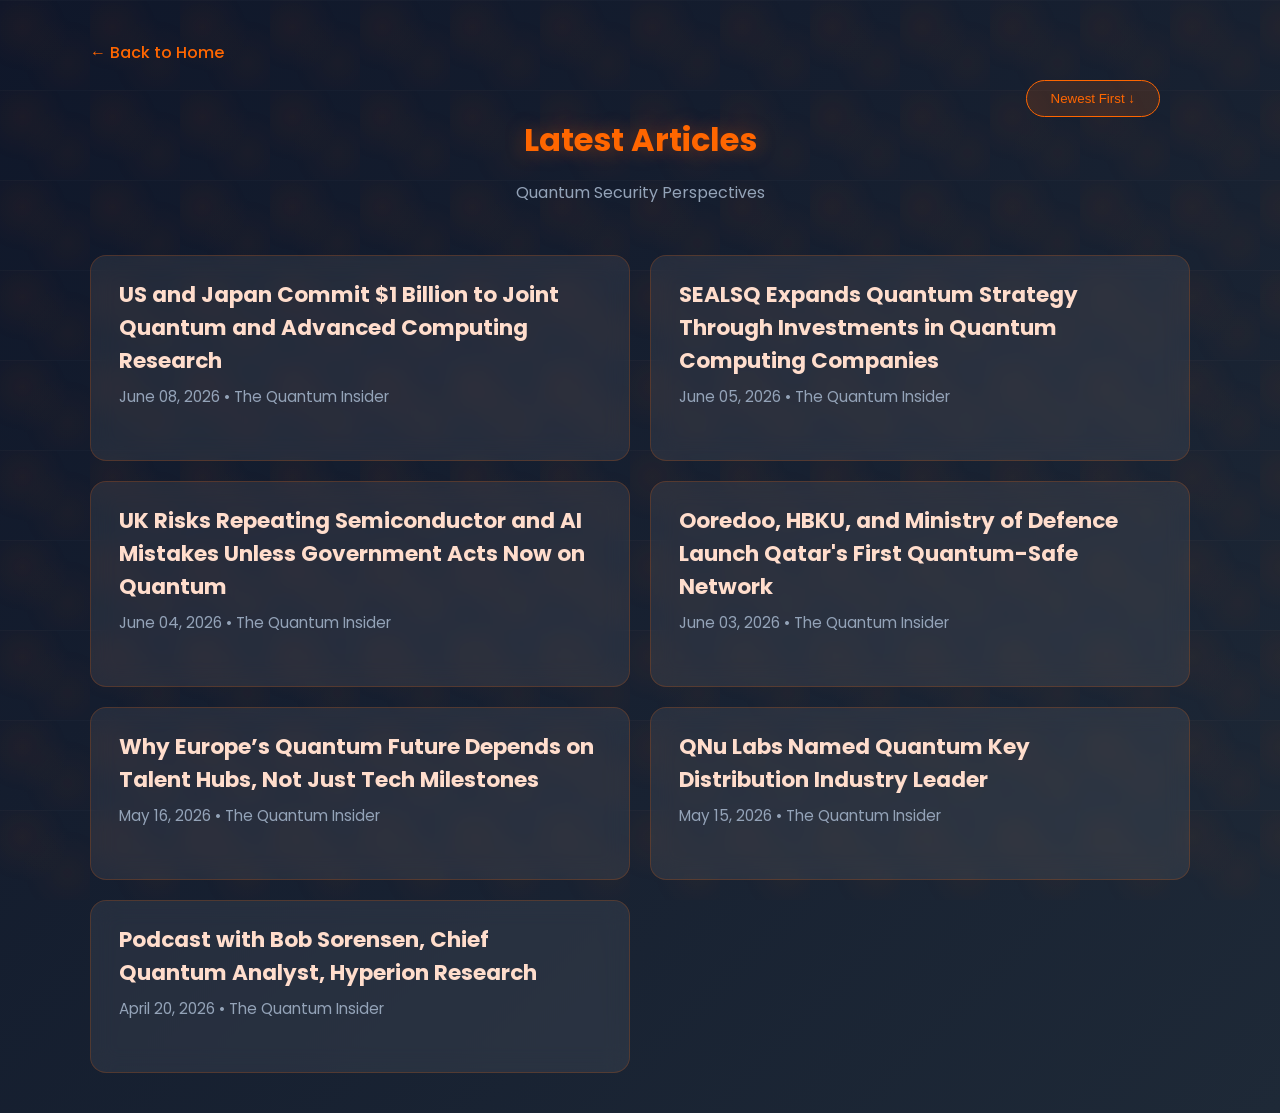
==== articles.html @ 09363612 "Update articles.html" ====
<!DOCTYPE html>
<html lang="en">
<head>
    <meta charset="UTF-8">
    <meta name="viewport" content="width=device-width, initial-scale=1.0">
    <title>Latest Articles - Qnulabs</title>
    <style>
        @import url('https://fonts.googleapis.com/css2?family=Poppins:wght@400;500;600;700&display=swap');
       
        body {
            font-family: 'Poppins', sans-serif;
            margin: 0;
            padding: 40px 20px;
            background: linear-gradient(135deg, #0f172a 0%, #1e2937 100%);
            color: #e2e8f0;
            min-height: 100vh;
            position: relative;
            overflow-x: hidden;
        }
        body::before {
            content: '';
            position: fixed;
            top: 0;
            left: 0;
            width: 100%;
            height: 100%;
            background:
                radial-gradient(circle at 25% 30%, rgba(255, 102, 0, 0.08) 0%, transparent 50%),
                radial-gradient(circle at 75% 70%, rgba(255, 102, 0, 0.06) 0%, transparent 50%),
                linear-gradient(rgba(255,255,255,0.03) 1px, transparent 1px);
            background-size: 90px 90px;
            pointer-events: none;
            z-index: -1;
            opacity: 0.65;
        }
        .container {
            max-width: 1100px;
            margin: 0 auto;
            position: relative;
        }
        h1 {
            color: #ff6600;
            text-align: center;
            margin-bottom: 10px;
            text-shadow: 0 0 20px rgba(255, 102, 0, 0.4);
        }
        .subtitle {
            text-align: center;
            color: #94a3b8;
            margin-bottom: 50px;
        }
        .back {
            color: #ff6600;
            text-decoration: none;
            font-weight: 500;
            display: inline-block;
            margin-bottom: 30px;
        }
        .back:hover { text-decoration: underline; }

        .sort-container {
            position: absolute;
            top: 40px;
            right: 30px;
            z-index: 10;
        }
        .sort-btn {
            background: rgba(255, 102, 0, 0.15);
            color: #ff6600;
            border: 1px solid #ff6600;
            padding: 10px 24px;
            border-radius: 50px;
            font-weight: 500;
            cursor: pointer;
            transition: all 0.3s;
        }
        .sort-btn:hover {
            background: #ff6600;
            color: white;
        }

        .article-list {
            display: grid !important;
            grid-template-columns: repeat(auto-fit, minmax(420px, 1fr)) !important;
            gap: 20px !important;
        }
        .article-item {
            background: rgba(255, 255, 255, 0.07);
            backdrop-filter: blur(12px);
            padding: 22px 28px;
            border-radius: 16px;
            border: 1px solid rgba(255, 102, 0, 0.2);
            transition: all 0.3s;
            cursor: pointer;
        }
        .article-item:hover {
            transform: translateY(-6px);
            background: rgba(255, 255, 255, 0.12);
            border-color: #ff6600;
            box-shadow: 0 10px 30px rgba(255, 102, 0, 0.25);
        }
        .article-item h2 {
            color: #ffddcc;
            margin: 0;
            font-size: 1.35rem;
        }
        .article-item .meta {
            color: #94a3b8;
            font-size: 0.95rem;
            margin-top: 8px;
        }

        .article-detail {
            display: none;
            background: rgba(255, 255, 255, 0.08);
            backdrop-filter: blur(12px);
            padding: 40px;
            border-radius: 16px;
            border: 1px solid rgba(255, 102, 0, 0.25);
        }
        .article-detail h2 {
            color: #ff6600;
            font-size: 2rem;
            margin-bottom: 20px;
        }
        .meta {
            color: #94a3b8;
            margin-bottom: 30px;
        }
        .section {
            margin-bottom: 40px;
        }
        .section h3 {
            color: #ff8533;
            margin-bottom: 18px;
            font-size: 1.4rem;
        }
        .summary, .perspective {
            line-height: 1.85;
            color: #cbd5e1;
        }
        .summary ol, .perspective ol {
            padding-left: 25px;
            margin: 15px 0;
        }
        .summary li, .perspective li {
            margin-bottom: 12px;
        }
        .btn {
            display: inline-block;
            padding: 14px 32px;
            background: #ff6600;
            color: white;
            text-decoration: none;
            border-radius: 50px;
            font-weight: 600;
            margin-top: 20px;
            transition: all 0.3s;
        }
        .btn:hover {
            background: #ff8533;
            transform: translateY(-3px);
        }
    </style>
</head>
<body>
    <div class="container">
        <a href="index.html" class="back">← Back to Home</a>
       
        <h1>Latest Articles</h1>
        <p class="subtitle">Quantum Security Perspectives</p>

        <div class="sort-container">
            <button id="sortBtn" class="sort-btn">Newest First ↓</button>
        </div>
       
        <div id="articleList" class="article-list"></div>
       
        <div id="articleDetail" class="article-detail">
            <a href="#" onclick="backToList()" class="back">← Back to Articles</a>
            <div id="detailContent"></div>
        </div>
    </div>

    <script>
        const articlesData = [
            {
                id: 1,
                title: "QNu Labs Named Quantum Key Distribution Industry Leader",
                date: "May 15, 2026",
                dateObj: new Date("2026-05-15"),
                source: "The Quantum Insider",
                summary: `The Quantum Insider article reports that QNu Labs has been recognized as a “Global Established Leader” in the 2026 MarketsandMarkets 360Quadrants Quantum Key Distribution (QKD) evaluation.
The evaluation reviewed more than 170 companies in the global quantum-safe cybersecurity ecosystem, with only 17 companies categorized as established leaders.
The recognition highlights the growing importance of Quantum Key Distribution as governments and enterprises prepare for future cyber threats posed by quantum computing.
QNu Labs was acknowledged for its end-to-end quantum-safe cybersecurity portfolio, including QKD, QRNG, PQC, and crypto-agile platforms designed for critical infrastructure protection.
The company focuses on securing sectors such as government, defence, telecom, BFSI, healthcare, and critical infrastructure with deployment-ready quantum communication solutions.
CEO Sunil Gupta emphasized that quantum-safe security is now a present-day necessity rather than a future concern.
The article also positions QNu Labs as a major player in India’s indigenous quantum cybersecurity ecosystem.`,
                perspective: `QNu Labs’ recognition validates India’s capability to build globally competitive quantum-safe cybersecurity technologies rather than depending entirely on imported solutions.
The article reinforces India’s need for sovereign quantum communication infrastructure, especially for defence, telecom, BFSI, and critical infrastructure sectors.
Our approach of combining QKD, PQC, QRNG, and crypto-agility into an integrated platform aligns with the global shift toward end-to-end quantum-safe ecosystems.
Global leadership in quantum security now depends equally on deployment readiness, scalability, interoperability, and ecosystem partnerships.
India can further strengthen its position by accelerating standards adoption, indigenous component manufacturing, public-private collaboration, and large-scale quantum network deployments.`,
                link: "https://thequantuminsider.com/2026/05/15/qnu-labs-global-quantum-key-distribution-leader/"
            },
            {
                id: 2,
                title: "Why Europe’s Quantum Future Depends on Talent Hubs, Not Just Tech Milestones",
                date: "May 16, 2026",
                dateObj: new Date("2026-05-16"),
                source: "The Quantum Insider",
                summary: `The article argues that Europe’s success in quantum computing will depend more on developing strong talent ecosystems than only achieving technical breakthroughs.
Quantum computing requires highly interdisciplinary collaboration involving physicists, engineers, software developers, cryogenic experts, and industry professionals.
The author highlights the importance of “talent hubs” — concentrated ecosystems where universities, startups, investors, governments, and corporations collaborate.
European cities such as Delft, Copenhagen, Paris, Munich, and Innsbruck are emerging as major quantum innovation clusters.
The next phase of quantum computing is primarily a systems-engineering challenge.
Europe is gaining momentum because of stronger startup ecosystems and collaboration between academia and industry.
Quantum technologies will scale successfully only if Europe invests early in education and workforce development.`,
                perspective: `The article strongly reflects India’s current opportunity: building quantum talent ecosystems will be as important as developing quantum technologies themselves.
QNu Labs’ collaborations with academia, government bodies, startups, and industry demonstrate the importance of creating interconnected innovation ecosystems.
India has strong foundational talent in engineering, cryptography, and software, but requires deeper specialization in quantum hardware, photonics, cryogenics, and systems engineering.
A key learning is that commercialization success in quantum technologies depends on multidisciplinary collaboration, workforce development, and practical deployment experience.
India can improve by creating dedicated quantum innovation clusters, increasing industry-led training programs, supporting startup incubation, and enabling faster transition from research to real-world deployment.`,
                link: "https://thequantuminsider.com/2026/05/16/guest-post-why-europes-quantum-future-depends-on-talent-hubs-not-just-tech-milestones/"
            },
            {
                id: 3,
                title: "Podcast with Bob Sorensen, Chief Quantum Analyst, Hyperion Research",
                date: "April 20, 2026",
                dateObj: new Date("2026-04-20"),
                source: "The Quantum Insider",
                summary: `The podcast focused on the growing convergence between quantum computing and high-performance computing (HPC), with Bob Sorensen explaining that HPC users are likely to become the earliest large-scale adopters of quantum technologies.
Sorensen emphasized a “problem-first” adoption strategy for HPC centers: organizations should first identify computational pain points, evaluate classical solutions and costs, and only then assess whether quantum computing can deliver measurable ROI.
He highlighted that successful quantum adoption will depend less on qubit metrics and more on solving real-world business problems such as reducing compute time, lowering queue delays, and improving scientific productivity.
The discussion explored cloud versus on-prem quantum deployment, with Sorensen noting that cloud provides access to cutting-edge systems quickly, while on-prem infrastructure can become more economical for organizations with stable and high utilization workloads.
Sorensen argued that quantum hardware will require modular upgrade paths and shorter refresh cycles compared to traditional HPC systems because quantum technology is evolving much faster than classical computing infrastructure.
A major theme was that HPC managers are primarily concerned about seamless integration rather than the quantum technology itself.`,
                perspective: `The podcast’s emphasis on “problem-first quantum adoption” strongly aligns with QNu Labs’ philosophy of building deployable quantum cybersecurity solutions rather than pursuing quantum technology purely for research prestige.
Bob Sorensen’s point that hybrid quantum-classical infrastructure will define early adoption is highly relevant to QNu Labs’ approach.
The discussion around “real-world utility over qubit counts” reflects QNu Labs’ practical deployment mindset.
The podcast highlighted the importance of sovereign quantum infrastructure, which is especially important for India.
Sorensen’s comments on scalability and modularity are directly relevant to QNu’s long-term roadmap.
The podcast’s focus on operational integration rather than isolated quantum hardware mirrors QNu Labs’ “platform approach.”
From an India perspective, the podcast reinforces that the global quantum race is no longer only about computing supremacy — it is equally about secure communications and cyber resilience.`,
                link: "https://thequantuminsider.com/2026/05/16/podcast-with-bob-sorensen-chief-quantum-analyst-hyperion-research/"
            },
            {
                id: 4,
                title: "US and Japan Commit $1 Billion to Joint Quantum and Advanced Computing Research",
                date: "June 08, 2026",
                dateObj: new Date("2026-06-08"),
                source: "The Quantum Insider",
                summary: `The US and Japan announced a $1 billion strategic partnership under President Trump’s Genesis Mission, with Japan as the first international partner.
Combined investment: $500 million from each country over five years (subject to appropriations) for joint research in quantum information science, fusion energy, advanced materials, biotechnology, AI-driven discovery, particle physics, and autonomous laboratory systems.
Involves 11 joint research teams combining 12 DOE National Laboratories, one DOE User Facility, and 12 leading Japanese institutions (e.g., RIKEN, University of Tokyo, NIMS, KEK, J-PARC).
Key focus: Developing next-generation autonomous laboratories using AI and robotics, advancing particle accelerator technologies, and leveraging high-performance computing (DOE systems + Japan’s Fugaku supercomputer) for AI-driven research.`,
                perspective: `The US-Japan initiative is a major boost for broad foundational R&D in quantum information science, AI-computing integration, and related frontier technologies through large-scale, multi-institutional collaboration.
We differentiate by focusing on practical, deployable quantum-safe cybersecurity and secure communication networks that deliver immediate protection against quantum threats like “Harvest Now, Decrypt Later” attacks.
India has already achieved one of the world’s longest operational quantum communication networks: 1,000 km of quantum-secured links on standard telecom fiber, completed well ahead of schedule under the National Quantum Mission.`,
                link: "https://thequantuminsider.com/2026/06/08/us-and-japan-commit-1-billion-to-joint-quantum-and-advanced-computing-research/"
            },
            {
                id: 5,
                title: "SEALSQ Expands Quantum Strategy Through Investments in Quantum Computing Companies",
                date: "June 05, 2026",
                dateObj: new Date("2026-06-05"),
                source: "The Quantum Insider",
                summary: `SEALSQ Corp (NASDAQ: LAES) announced an expansion of its quantum strategy through targeted investments and acquisitions in multiple quantum computing companies, while continuing to develop post-quantum semiconductor and security products.
The company is building a vertically integrated “Root-to-Qubit” platform that connects its post-quantum cryptography and secure silicon (Root of Trust) with emerging quantum computing capabilities.
SEALSQ is pursuing a multi-modality investment approach across various quantum hardware architectures to mitigate risk and gain diversified exposure.`,
                perspective: `The SEALSQ approach of investing across multiple quantum computing modalities to build a “Root-to-Qubit” stack reflects a growing industry trend of vertical integration between post-quantum security and quantum hardware.
We differentiate through deep specialization in practical, field-deployed quantum-safe communication networks using indigenous QKD technology, rather than broad financial investments in upstream quantum computing hardware.
India has already delivered one of the world’s longest operational quantum-secured networks (1,000 km on standard telecom fiber), achieved rapidly under the National Quantum Mission, demonstrating real-world readiness far ahead of schedule.`,
                link: "https://thequantuminsider.com/2026/06/05/sealsq-expands-quantum-strategy-through-investments-in-quantum-computing-companies/"
            },
            {
                id: 6,
                title: "UK Risks Repeating Semiconductor and AI Mistakes Unless Government Acts Now on Quantum",
                date: "June 04, 2026",
                dateObj: new Date("2026-06-04"),
                source: "The Quantum Insider",
                summary: `A cross-party UK Parliamentary Group (APPG on Quantum Technologies) released a white paper warning that the UK risks repeating past mistakes in semiconductors and AI by failing to convert early quantum leadership into long-term economic value.
The UK launched the world’s first National Quantum Technologies Programme in 2014 and has invested over £1 decade/billion in quantum computing, sensing, communications, and timing.`,
                perspective: `The UK report highlights a common challenge: strong foundational research and early investment do not automatically translate into commercial leadership without decisive action on deployment, scale-up, and policy coherence.
We differentiate through proven, rapid real-world deployment of quantum-safe technologies, having already built one of the world’s longest operational quantum communication networks (1,000 km on standard telecom fiber) well ahead of schedule under India’s National Quantum Mission.`,
                link: "https://thequantuminsider.com/2026/06/04/uk-risks-repeating-semiconductor-and-ai-mistakes-unless-government-acts-now-on-quantum-warns-cross-party-parliamentary-group/"
            },
            {
                id: 7,
                title: "Ooredoo, HBKU, and Ministry of Defence Launch Qatar's First Quantum-Safe Network",
                date: "June 03, 2026",
                dateObj: new Date("2026-06-03"),
                source: "The Quantum Insider",
                summary: `Ooredoo Qatar, in partnership with Hamad Bin Khalifa University (HBKU) and Qatar’s Ministry of Defence, has deployed Qatar’s first quantum-safe communications link using Quantum Key Distribution (QKD) technology.
The system was successfully integrated into Ooredoo’s operational telecommunications network and has generated and distributed encryption keys across multiple fiber-link distances using dark fiber infrastructure.`,
                perspective: `Qatar’s launch of its first QKD-based quantum-safe link mirrors the global trend of early adoption of quantum-secure communications for critical infrastructure.
We differentiate through large-scale, indigenous deployment capabilities, having already operationalized one of the world’s longest quantum communication networks at 1,000 km on standard telecom fiber.`,
                link: "https://thequantuminsider.com/2026/06/03/ooredoo-hbku-ministry-of-defence-launch-qatars-first-quantum-safe-network/"
            }
        ];

        let currentSort = 'newest';

        function renderArticleList() {
            let sorted = [...articlesData];
            if (currentSort === 'newest') {
                sorted.sort((a, b) => b.dateObj - a.dateObj);
            } else {
                sorted.sort((a, b) => a.dateObj - b.dateObj);
            }

            const listContainer = document.getElementById('articleList');
            listContainer.innerHTML = '';

            sorted.forEach(article => {
                const div = document.createElement('div');
                div.className = 'article-item';
                div.innerHTML = `
                    <h2>${article.title}</h2>
                    <p class="meta">${article.date} • ${article.source}</p>
                `;
                div.onclick = () => showArticle(article.id);
                listContainer.appendChild(div);
            });
        }

        function toggleSort() {
            currentSort = currentSort === 'newest' ? 'oldest' : 'newest';
            document.getElementById('sortBtn').textContent = currentSort === 'newest' ? 'Newest First ↓' : 'Oldest First ↑';
            renderArticleList();
        }

        function showArticle(id) {
            const article = articlesData.find(a => a.id === id);
            if (!article) return;

            const mapLinesToLi = (text) => text.trim().split('\n')
                .map(line => line.trim())
                .filter(line => line.length > 0)
                .map(line => `<li>${line}</li>`)
                .join('');
            
            const content = `
                <h2>${article.title}</h2>
                <p class="meta"><strong>Date:</strong> ${article.date} &nbsp;&nbsp; | &nbsp;&nbsp; <strong>Source:</strong> ${article.source}</p>
               
                <div class="section">
                    <h3>Summary</h3>
                    <div class="summary">
                        <ol>${mapLinesToLi(article.summary)}</ol>
                    </div>
                </div>
               
                <div class="section">
                    <h3>QNu Labs Perspective</h3>
                    <div class="perspective">
                        <ol>${mapLinesToLi(article.perspective)}</ol>
                    </div>
                </div>
               
                <a href="${article.link}" target="_blank" class="btn">Read Original Article →</a>
            `;
           
            document.getElementById('detailContent').innerHTML = content;
            document.getElementById('articleList').style.display = 'none';
            document.getElementById('articleDetail').style.display = 'block';
        }

        function backToList() {
            document.getElementById('articleList').style.display = 'block';
            document.getElementById('articleDetail').style.display = 'none';
        }

        document.getElementById('sortBtn').addEventListener('click', toggleSort);
        window.onload = renderArticleList;
    </script>
</body>
</html>
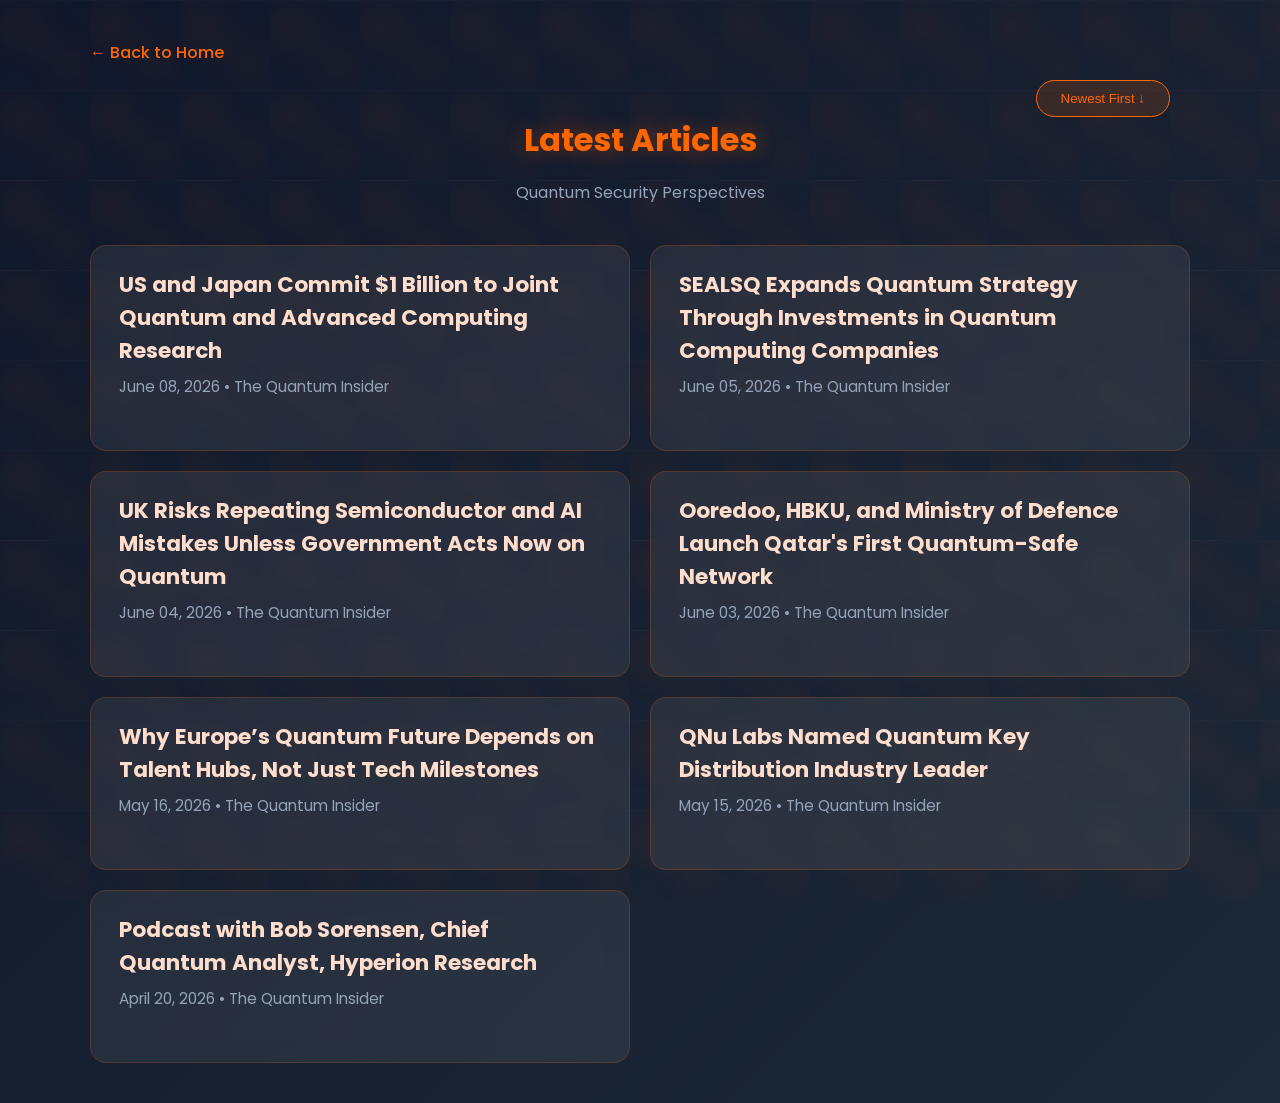
==== commit 7302eccd: "Update articles.html" ====
--- a/articles.html
+++ b/articles.html
@@ -47,7 +47,7 @@
         .subtitle {
             text-align: center;
             color: #94a3b8;
-            margin-bottom: 50px;
+            margin-bottom: 40px;
         }
         .back {
             color: #ff6600;
@@ -58,10 +58,11 @@
         }
         .back:hover { text-decoration: underline; }
 
+        /* Sort Button - Top Right */
         .sort-container {
             position: absolute;
             top: 40px;
-            right: 30px;
+            right: 20px;
             z-index: 10;
         }
         .sort-btn {
@@ -79,10 +80,11 @@
             color: white;
         }
 
+        /* Two Column Grid */
         .article-list {
-            display: grid !important;
-            grid-template-columns: repeat(auto-fit, minmax(420px, 1fr)) !important;
-            gap: 20px !important;
+            display: grid;
+            grid-template-columns: repeat(auto-fit, minmax(420px, 1fr));
+            gap: 20px;
         }
         .article-item {
             background: rgba(255, 255, 255, 0.07);
@@ -110,6 +112,7 @@
             margin-top: 8px;
         }
 
+        /* Detail View */
         .article-detail {
             display: none;
             background: rgba(255, 255, 255, 0.08);
@@ -175,7 +178,7 @@
         </div>
        
         <div id="articleList" class="article-list"></div>
-       
+        
         <div id="articleDetail" class="article-detail">
             <a href="#" onclick="backToList()" class="back">← Back to Articles</a>
             <div id="detailContent"></div>
@@ -190,18 +193,8 @@
                 date: "May 15, 2026",
                 dateObj: new Date("2026-05-15"),
                 source: "The Quantum Insider",
-                summary: `The Quantum Insider article reports that QNu Labs has been recognized as a “Global Established Leader” in the 2026 MarketsandMarkets 360Quadrants Quantum Key Distribution (QKD) evaluation.
-The evaluation reviewed more than 170 companies in the global quantum-safe cybersecurity ecosystem, with only 17 companies categorized as established leaders.
-The recognition highlights the growing importance of Quantum Key Distribution as governments and enterprises prepare for future cyber threats posed by quantum computing.
-QNu Labs was acknowledged for its end-to-end quantum-safe cybersecurity portfolio, including QKD, QRNG, PQC, and crypto-agile platforms designed for critical infrastructure protection.
-The company focuses on securing sectors such as government, defence, telecom, BFSI, healthcare, and critical infrastructure with deployment-ready quantum communication solutions.
-CEO Sunil Gupta emphasized that quantum-safe security is now a present-day necessity rather than a future concern.
-The article also positions QNu Labs as a major player in India’s indigenous quantum cybersecurity ecosystem.`,
-                perspective: `QNu Labs’ recognition validates India’s capability to build globally competitive quantum-safe cybersecurity technologies rather than depending entirely on imported solutions.
-The article reinforces India’s need for sovereign quantum communication infrastructure, especially for defence, telecom, BFSI, and critical infrastructure sectors.
-Our approach of combining QKD, PQC, QRNG, and crypto-agility into an integrated platform aligns with the global shift toward end-to-end quantum-safe ecosystems.
-Global leadership in quantum security now depends equally on deployment readiness, scalability, interoperability, and ecosystem partnerships.
-India can further strengthen its position by accelerating standards adoption, indigenous component manufacturing, public-private collaboration, and large-scale quantum network deployments.`,
+                summary: `The Quantum Insider article reports that QNu Labs has been recognized as a “Global Established Leader” in the 2026 MarketsandMarkets 360Quadrants Quantum Key Distribution (QKD) evaluation. The evaluation reviewed more than 170 companies in the global quantum-safe cybersecurity ecosystem, with only 17 companies categorized as established leaders. The recognition highlights the growing importance of Quantum Key Distribution as governments and enterprises prepare for future cyber threats posed by quantum computing. QNu Labs was acknowledged for its end-to-end quantum-safe cybersecurity portfolio, including QKD, QRNG, PQC, and crypto-agile platforms designed for critical infrastructure protection. The company focuses on securing sectors such as government, defence, telecom, BFSI, healthcare, and critical infrastructure with deployment-ready quantum communication solutions. CEO Sunil Gupta emphasized that quantum-safe security is now a present-day necessity rather than a future concern. The article also positions QNu Labs as a major player in India’s indigenous quantum cybersecurity ecosystem.`,
+                perspective: `QNu Labs’ recognition validates India’s capability to build globally competitive quantum-safe cybersecurity technologies rather than depending entirely on imported solutions. The article reinforces India’s need for sovereign quantum communication infrastructure, especially for defence, telecom, BFSI, and critical infrastructure sectors. Our approach of combining QKD, PQC, QRNG, and crypto-agility into an integrated platform aligns with the global shift toward end-to-end quantum-safe ecosystems. Global leadership in quantum security now depends equally on deployment readiness, scalability, interoperability, and ecosystem partnerships. India can further strengthen its position by accelerating standards adoption, indigenous component manufacturing, public-private collaboration, and large-scale quantum network deployments.`,
                 link: "https://thequantuminsider.com/2026/05/15/qnu-labs-global-quantum-key-distribution-leader/"
             },
             {
@@ -210,18 +203,8 @@
                 date: "May 16, 2026",
                 dateObj: new Date("2026-05-16"),
                 source: "The Quantum Insider",
-                summary: `The article argues that Europe’s success in quantum computing will depend more on developing strong talent ecosystems than only achieving technical breakthroughs.
-Quantum computing requires highly interdisciplinary collaboration involving physicists, engineers, software developers, cryogenic experts, and industry professionals.
-The author highlights the importance of “talent hubs” — concentrated ecosystems where universities, startups, investors, governments, and corporations collaborate.
-European cities such as Delft, Copenhagen, Paris, Munich, and Innsbruck are emerging as major quantum innovation clusters.
-The next phase of quantum computing is primarily a systems-engineering challenge.
-Europe is gaining momentum because of stronger startup ecosystems and collaboration between academia and industry.
-Quantum technologies will scale successfully only if Europe invests early in education and workforce development.`,
-                perspective: `The article strongly reflects India’s current opportunity: building quantum talent ecosystems will be as important as developing quantum technologies themselves.
-QNu Labs’ collaborations with academia, government bodies, startups, and industry demonstrate the importance of creating interconnected innovation ecosystems.
-India has strong foundational talent in engineering, cryptography, and software, but requires deeper specialization in quantum hardware, photonics, cryogenics, and systems engineering.
-A key learning is that commercialization success in quantum technologies depends on multidisciplinary collaboration, workforce development, and practical deployment experience.
-India can improve by creating dedicated quantum innovation clusters, increasing industry-led training programs, supporting startup incubation, and enabling faster transition from research to real-world deployment.`,
+                summary: `The article argues that Europe’s success in quantum computing will depend more on developing strong talent ecosystems than only achieving technical breakthroughs. Quantum computing requires highly interdisciplinary collaboration involving physicists, engineers, software developers, cryogenic experts, and industry professionals. The author highlights the importance of “talent hubs” — concentrated ecosystems where universities, startups, investors, governments, and corporations collaborate. European cities such as Delft, Copenhagen, Paris, Munich, and Innsbruck are emerging as major quantum innovation clusters. The next phase of quantum computing is primarily a systems-engineering challenge. Europe is gaining momentum because of stronger startup ecosystems and collaboration between academia and industry. Quantum technologies will scale successfully only if Europe invests early in education and workforce development.`,
+                perspective: `The article strongly reflects India’s current opportunity: building quantum talent ecosystems will be as important as developing quantum technologies themselves. QNu Labs’ collaborations with academia, government bodies, startups, and industry demonstrate the importance of creating interconnected innovation ecosystems. India has strong foundational talent in engineering, cryptography, and software, but requires deeper specialization in quantum hardware, photonics, cryogenics, and systems engineering. A key learning is that commercialization success in quantum technologies depends on multidisciplinary collaboration, workforce development, and practical deployment experience. India can improve by creating dedicated quantum innovation clusters, increasing industry-led training programs, supporting startup incubation, and enabling faster transition from research to real-world deployment.`,
                 link: "https://thequantuminsider.com/2026/05/16/guest-post-why-europes-quantum-future-depends-on-talent-hubs-not-just-tech-milestones/"
             },
             {
@@ -230,19 +213,8 @@
                 date: "April 20, 2026",
                 dateObj: new Date("2026-04-20"),
                 source: "The Quantum Insider",
-                summary: `The podcast focused on the growing convergence between quantum computing and high-performance computing (HPC), with Bob Sorensen explaining that HPC users are likely to become the earliest large-scale adopters of quantum technologies.
-Sorensen emphasized a “problem-first” adoption strategy for HPC centers: organizations should first identify computational pain points, evaluate classical solutions and costs, and only then assess whether quantum computing can deliver measurable ROI.
-He highlighted that successful quantum adoption will depend less on qubit metrics and more on solving real-world business problems such as reducing compute time, lowering queue delays, and improving scientific productivity.
-The discussion explored cloud versus on-prem quantum deployment, with Sorensen noting that cloud provides access to cutting-edge systems quickly, while on-prem infrastructure can become more economical for organizations with stable and high utilization workloads.
-Sorensen argued that quantum hardware will require modular upgrade paths and shorter refresh cycles compared to traditional HPC systems because quantum technology is evolving much faster than classical computing infrastructure.
-A major theme was that HPC managers are primarily concerned about seamless integration rather than the quantum technology itself.`,
-                perspective: `The podcast’s emphasis on “problem-first quantum adoption” strongly aligns with QNu Labs’ philosophy of building deployable quantum cybersecurity solutions rather than pursuing quantum technology purely for research prestige.
-Bob Sorensen’s point that hybrid quantum-classical infrastructure will define early adoption is highly relevant to QNu Labs’ approach.
-The discussion around “real-world utility over qubit counts” reflects QNu Labs’ practical deployment mindset.
-The podcast highlighted the importance of sovereign quantum infrastructure, which is especially important for India.
-Sorensen’s comments on scalability and modularity are directly relevant to QNu’s long-term roadmap.
-The podcast’s focus on operational integration rather than isolated quantum hardware mirrors QNu Labs’ “platform approach.”
-From an India perspective, the podcast reinforces that the global quantum race is no longer only about computing supremacy — it is equally about secure communications and cyber resilience.`,
+                summary: `The podcast focused on the growing convergence between quantum computing and high-performance computing (HPC), with Bob Sorensen explaining that HPC users are likely to become the earliest large-scale adopters of quantum technologies. Sorensen emphasized a “problem-first” adoption strategy for HPC centers: organizations should first identify computational pain points, evaluate classical solutions and costs, and only then assess whether quantum computing can deliver measurable ROI. He highlighted that successful quantum adoption will depend less on qubit metrics and more on solving real-world business problems such as reducing compute time, lowering queue delays, and improving scientific productivity. The discussion explored cloud versus on-prem quantum deployment, with Sorensen noting that cloud provides access to cutting-edge systems quickly, while on-prem infrastructure can become more economical for organizations with stable and high utilization workloads. Sorensen argued that quantum hardware will require modular upgrade paths and shorter refresh cycles compared to traditional HPC systems because quantum technology is evolving much faster than classical computing infrastructure. A major theme was that HPC managers are primarily concerned about seamless integration rather than the quantum technology itself.`,
+                perspective: `The podcast’s emphasis on “problem-first quantum adoption” strongly aligns with QNu Labs’ philosophy of building deployable quantum cybersecurity solutions rather than pursuing quantum technology purely for research prestige. Bob Sorensen’s point that hybrid quantum-classical infrastructure will define early adoption is highly relevant to QNu Labs’ approach. The discussion around “real-world utility over qubit counts” reflects QNu Labs’ practical deployment mindset. The podcast highlighted the importance of sovereign quantum infrastructure, which is especially important for India. Sorensen’s comments on scalability and modularity are directly relevant to QNu’s long-term roadmap. The podcast’s focus on operational integration rather than isolated quantum hardware mirrors QNu Labs’ “platform approach.” From an India perspective, the podcast reinforces that the global quantum race is no longer only about computing supremacy — it is equally about secure communications and cyber resilience.`,
                 link: "https://thequantuminsider.com/2026/05/16/podcast-with-bob-sorensen-chief-quantum-analyst-hyperion-research/"
             },
             {
@@ -251,13 +223,8 @@
                 date: "June 08, 2026",
                 dateObj: new Date("2026-06-08"),
                 source: "The Quantum Insider",
-                summary: `The US and Japan announced a $1 billion strategic partnership under President Trump’s Genesis Mission, with Japan as the first international partner.
-Combined investment: $500 million from each country over five years (subject to appropriations) for joint research in quantum information science, fusion energy, advanced materials, biotechnology, AI-driven discovery, particle physics, and autonomous laboratory systems.
-Involves 11 joint research teams combining 12 DOE National Laboratories, one DOE User Facility, and 12 leading Japanese institutions (e.g., RIKEN, University of Tokyo, NIMS, KEK, J-PARC).
-Key focus: Developing next-generation autonomous laboratories using AI and robotics, advancing particle accelerator technologies, and leveraging high-performance computing (DOE systems + Japan’s Fugaku supercomputer) for AI-driven research.`,
-                perspective: `The US-Japan initiative is a major boost for broad foundational R&D in quantum information science, AI-computing integration, and related frontier technologies through large-scale, multi-institutional collaboration.
-We differentiate by focusing on practical, deployable quantum-safe cybersecurity and secure communication networks that deliver immediate protection against quantum threats like “Harvest Now, Decrypt Later” attacks.
-India has already achieved one of the world’s longest operational quantum communication networks: 1,000 km of quantum-secured links on standard telecom fiber, completed well ahead of schedule under the National Quantum Mission.`,
+                summary: `The US and Japan announced a $1 billion strategic partnership under President Trump’s Genesis Mission, with Japan as the first international partner. Combined investment: $500 million from each country over five years (subject to appropriations) for joint research in quantum information science, fusion energy, advanced materials, biotechnology, AI-driven discovery, particle physics, and autonomous laboratory systems. Involves 11 joint research teams combining 12 DOE National Laboratories, one DOE User Facility, and 12 leading Japanese institutions (e.g., RIKEN, University of Tokyo, NIMS, KEK, J-PARC). Key focus: Developing next-generation autonomous laboratories using AI and robotics, advancing particle accelerator technologies, and leveraging high-performance computing (DOE systems + Japan’s Fugaku supercomputer) for AI-driven research.`,
+                perspective: `The US-Japan initiative is a major boost for broad foundational R&D in quantum information science, AI-computing integration, and related frontier technologies through large-scale, multi-institutional collaboration. We differentiate by focusing on practical, deployable quantum-safe cybersecurity and secure communication networks that deliver immediate protection against quantum threats like “Harvest Now, Decrypt Later” attacks. India has already achieved one of the world’s longest operational quantum communication networks: 1,000 km of quantum-secured links on standard telecom fiber, completed well ahead of schedule under the National Quantum Mission.`,
                 link: "https://thequantuminsider.com/2026/06/08/us-and-japan-commit-1-billion-to-joint-quantum-and-advanced-computing-research/"
             },
             {
@@ -266,12 +233,8 @@
                 date: "June 05, 2026",
                 dateObj: new Date("2026-06-05"),
                 source: "The Quantum Insider",
-                summary: `SEALSQ Corp (NASDAQ: LAES) announced an expansion of its quantum strategy through targeted investments and acquisitions in multiple quantum computing companies, while continuing to develop post-quantum semiconductor and security products.
-The company is building a vertically integrated “Root-to-Qubit” platform that connects its post-quantum cryptography and secure silicon (Root of Trust) with emerging quantum computing capabilities.
-SEALSQ is pursuing a multi-modality investment approach across various quantum hardware architectures to mitigate risk and gain diversified exposure.`,
-                perspective: `The SEALSQ approach of investing across multiple quantum computing modalities to build a “Root-to-Qubit” stack reflects a growing industry trend of vertical integration between post-quantum security and quantum hardware.
-We differentiate through deep specialization in practical, field-deployed quantum-safe communication networks using indigenous QKD technology, rather than broad financial investments in upstream quantum computing hardware.
-India has already delivered one of the world’s longest operational quantum-secured networks (1,000 km on standard telecom fiber), achieved rapidly under the National Quantum Mission, demonstrating real-world readiness far ahead of schedule.`,
+                summary: `SEALSQ Corp (NASDAQ: LAES) announced an expansion of its quantum strategy through targeted investments and acquisitions in multiple quantum computing companies, while continuing to develop post-quantum semiconductor and security products. The company is building a vertically integrated “Root-to-Qubit” platform that connects its post-quantum cryptography and secure silicon (Root of Trust) with emerging quantum computing capabilities. SEALSQ is pursuing a multi-modality investment approach across various quantum hardware architectures to mitigate risk and gain diversified exposure.`,
+                perspective: `The SEALSQ approach of investing across multiple quantum computing modalities to build a “Root-to-Qubit” stack reflects a growing industry trend of vertical integration between post-quantum security and quantum hardware. We differentiate through deep specialization in practical, field-deployed quantum-safe communication networks using indigenous QKD technology, rather than broad financial investments in upstream quantum computing hardware. India has already delivered one of the world’s longest operational quantum-secured networks (1,000 km on standard telecom fiber), achieved rapidly under the National Quantum Mission, demonstrating real-world readiness far ahead of schedule.`,
                 link: "https://thequantuminsider.com/2026/06/05/sealsq-expands-quantum-strategy-through-investments-in-quantum-computing-companies/"
             },
             {
@@ -280,10 +243,8 @@
                 date: "June 04, 2026",
                 dateObj: new Date("2026-06-04"),
                 source: "The Quantum Insider",
-                summary: `A cross-party UK Parliamentary Group (APPG on Quantum Technologies) released a white paper warning that the UK risks repeating past mistakes in semiconductors and AI by failing to convert early quantum leadership into long-term economic value.
-The UK launched the world’s first National Quantum Technologies Programme in 2014 and has invested over £1 decade/billion in quantum computing, sensing, communications, and timing.`,
-                perspective: `The UK report highlights a common challenge: strong foundational research and early investment do not automatically translate into commercial leadership without decisive action on deployment, scale-up, and policy coherence.
-We differentiate through proven, rapid real-world deployment of quantum-safe technologies, having already built one of the world’s longest operational quantum communication networks (1,000 km on standard telecom fiber) well ahead of schedule under India’s National Quantum Mission.`,
+                summary: `A cross-party UK Parliamentary Group (APPG on Quantum Technologies) released a white paper warning that the UK risks repeating past mistakes in semiconductors and AI by failing to convert early quantum leadership into long-term economic value. The UK launched the world’s first National Quantum Technologies Programme in 2014 and has invested over £1 billion in quantum computing, sensing, communications, and timing.`,
+                perspective: `The UK report highlights a common challenge: strong foundational research and early investment do not automatically translate into commercial leadership without decisive action on deployment, scale-up, and policy coherence. We differentiate through proven, rapid real-world deployment of quantum-safe technologies, having already built one of the world’s longest operational quantum communication networks (1,000 km on standard telecom fiber) well ahead of schedule under India’s National Quantum Mission.`,
                 link: "https://thequantuminsider.com/2026/06/04/uk-risks-repeating-semiconductor-and-ai-mistakes-unless-government-acts-now-on-quantum-warns-cross-party-parliamentary-group/"
             },
             {
@@ -292,10 +253,8 @@
                 date: "June 03, 2026",
                 dateObj: new Date("2026-06-03"),
                 source: "The Quantum Insider",
-                summary: `Ooredoo Qatar, in partnership with Hamad Bin Khalifa University (HBKU) and Qatar’s Ministry of Defence, has deployed Qatar’s first quantum-safe communications link using Quantum Key Distribution (QKD) technology.
-The system was successfully integrated into Ooredoo’s operational telecommunications network and has generated and distributed encryption keys across multiple fiber-link distances using dark fiber infrastructure.`,
-                perspective: `Qatar’s launch of its first QKD-based quantum-safe link mirrors the global trend of early adoption of quantum-secure communications for critical infrastructure.
-We differentiate through large-scale, indigenous deployment capabilities, having already operationalized one of the world’s longest quantum communication networks at 1,000 km on standard telecom fiber.`,
+                summary: `Ooredoo Qatar, in partnership with Hamad Bin Khalifa University (HBKU) and Qatar’s Ministry of Defence, has deployed Qatar’s first quantum-safe communications link using Quantum Key Distribution (QKD) technology. The system was successfully integrated into Ooredoo’s operational telecommunications network and has generated and distributed encryption keys across multiple fiber-link distances using dark fiber infrastructure.`,
+                perspective: `Qatar’s launch of its first QKD-based quantum-safe link mirrors the global trend of early adoption of quantum-secure communications for critical infrastructure. We differentiate through large-scale, indigenous deployment capabilities, having already operationalized one of the world’s longest quantum communication networks at 1,000 km on standard telecom fiber.`,
                 link: "https://thequantuminsider.com/2026/06/03/ooredoo-hbku-ministry-of-defence-launch-qatars-first-quantum-safe-network/"
             }
         ];
@@ -372,6 +331,7 @@
             document.getElementById('articleDetail').style.display = 'none';
         }
 
+        // Initialize
         document.getElementById('sortBtn').addEventListener('click', toggleSort);
         window.onload = renderArticleList;
     </script>
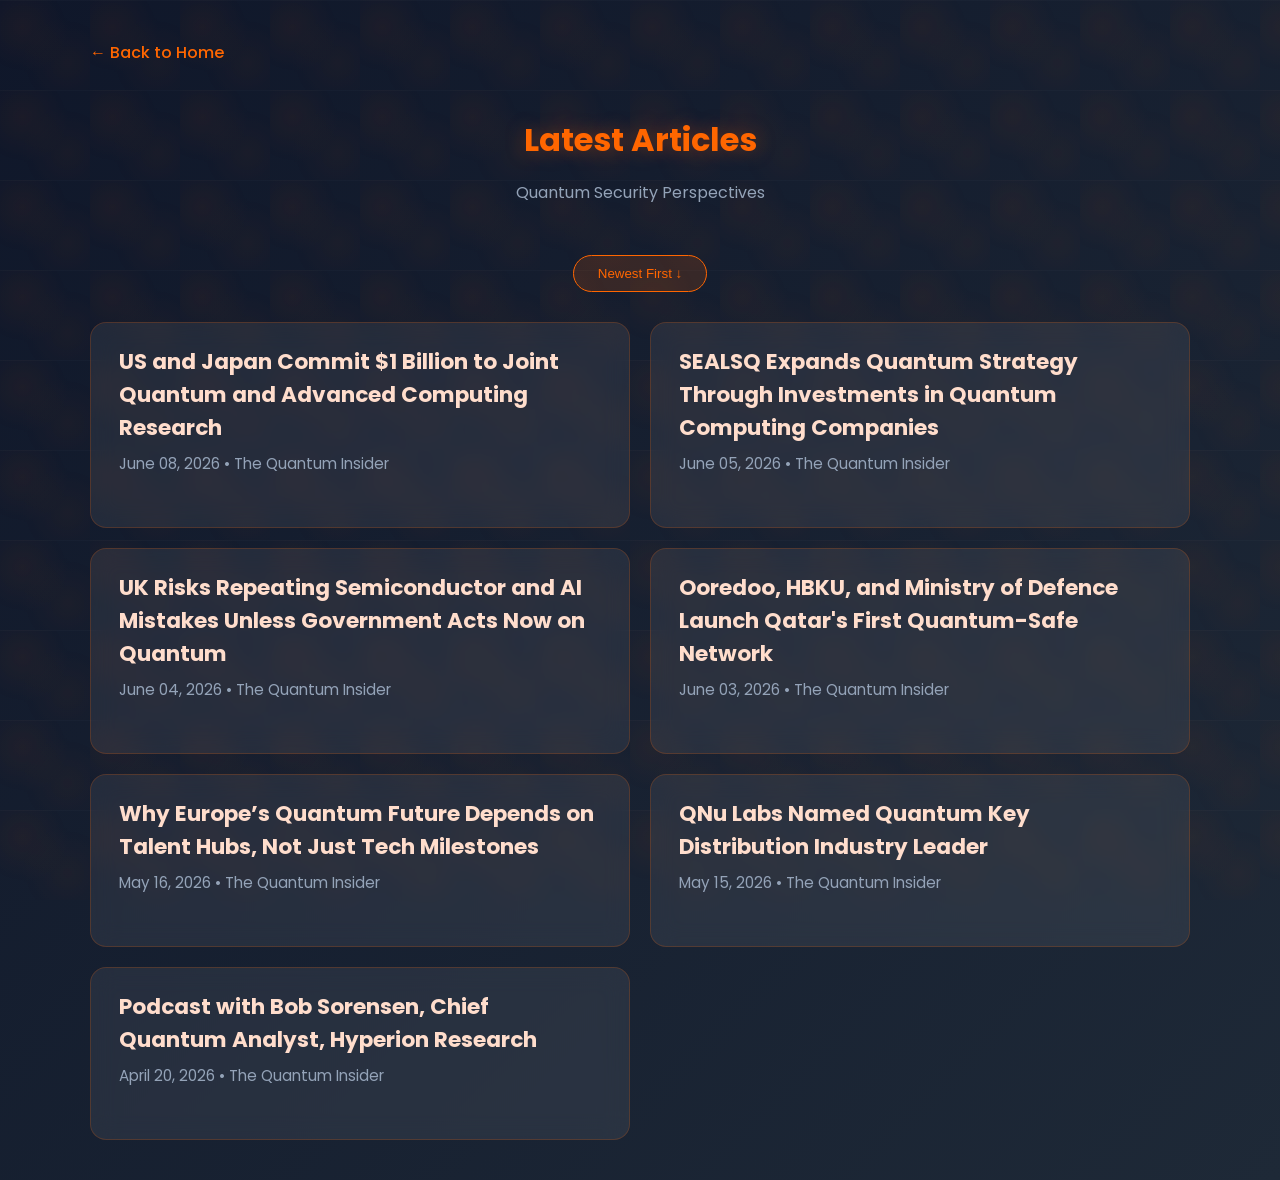
==== commit d9d4bfd1: "Update articles.html" ====
--- a/articles.html
+++ b/articles.html
@@ -47,7 +47,7 @@
         .subtitle {
             text-align: center;
             color: #94a3b8;
-            margin-bottom: 40px;
+            margin-bottom: 50px;
         }
         .back {
             color: #ff6600;
@@ -58,12 +58,9 @@
         }
         .back:hover { text-decoration: underline; }
 
-        /* Sort Button - Top Right */
         .sort-container {
-            position: absolute;
-            top: 40px;
-            right: 20px;
-            z-index: 10;
+            text-align: center;
+            margin-bottom: 30px;
         }
         .sort-btn {
             background: rgba(255, 102, 0, 0.15);
@@ -80,7 +77,6 @@
             color: white;
         }
 
-        /* Two Column Grid */
         .article-list {
             display: grid;
             grid-template-columns: repeat(auto-fit, minmax(420px, 1fr));
@@ -112,7 +108,6 @@
             margin-top: 8px;
         }
 
-        /* Detail View */
         .article-detail {
             display: none;
             background: rgba(255, 255, 255, 0.08);
@@ -193,8 +188,22 @@
                 date: "May 15, 2026",
                 dateObj: new Date("2026-05-15"),
                 source: "The Quantum Insider",
-                summary: `The Quantum Insider article reports that QNu Labs has been recognized as a “Global Established Leader” in the 2026 MarketsandMarkets 360Quadrants Quantum Key Distribution (QKD) evaluation. The evaluation reviewed more than 170 companies in the global quantum-safe cybersecurity ecosystem, with only 17 companies categorized as established leaders. The recognition highlights the growing importance of Quantum Key Distribution as governments and enterprises prepare for future cyber threats posed by quantum computing. QNu Labs was acknowledged for its end-to-end quantum-safe cybersecurity portfolio, including QKD, QRNG, PQC, and crypto-agile platforms designed for critical infrastructure protection. The company focuses on securing sectors such as government, defence, telecom, BFSI, healthcare, and critical infrastructure with deployment-ready quantum communication solutions. CEO Sunil Gupta emphasized that quantum-safe security is now a present-day necessity rather than a future concern. The article also positions QNu Labs as a major player in India’s indigenous quantum cybersecurity ecosystem.`,
-                perspective: `QNu Labs’ recognition validates India’s capability to build globally competitive quantum-safe cybersecurity technologies rather than depending entirely on imported solutions. The article reinforces India’s need for sovereign quantum communication infrastructure, especially for defence, telecom, BFSI, and critical infrastructure sectors. Our approach of combining QKD, PQC, QRNG, and crypto-agility into an integrated platform aligns with the global shift toward end-to-end quantum-safe ecosystems. Global leadership in quantum security now depends equally on deployment readiness, scalability, interoperability, and ecosystem partnerships. India can further strengthen its position by accelerating standards adoption, indigenous component manufacturing, public-private collaboration, and large-scale quantum network deployments.`,
+                summary: `
+                    The Quantum Insider article reports that QNu Labs has been recognized as a “Global Established Leader” in the 2026 MarketsandMarkets 360Quadrants Quantum Key Distribution (QKD) evaluation.
+                    The evaluation reviewed more than 170 companies in the global quantum-safe cybersecurity ecosystem, with only 17 companies categorized as established leaders.
+                    The recognition highlights the growing importance of Quantum Key Distribution as governments and enterprises prepare for future cyber threats posed by quantum computing.
+                    QNu Labs was acknowledged for its end-to-end quantum-safe cybersecurity portfolio, including QKD, QRNG, PQC, and crypto-agile platforms designed for critical infrastructure protection.
+                    The company focuses on securing sectors such as government, defence, telecom, BFSI, healthcare, and critical infrastructure with deployment-ready quantum communication solutions.
+                    CEO Sunil Gupta emphasized that quantum-safe security is now a present-day necessity rather than a future concern.
+                    The article also positions QNu Labs as a major player in India’s indigenous quantum cybersecurity ecosystem.
+                `,
+                perspective: `
+                    QNu Labs’ recognition validates India’s capability to build globally competitive quantum-safe cybersecurity technologies rather than depending entirely on imported solutions.
+                    The article reinforces India’s need for sovereign quantum communication infrastructure, especially for defence, telecom, BFSI, and critical infrastructure sectors.
+                    Our approach of combining QKD, PQC, QRNG, and crypto-agility into an integrated platform aligns with the global shift toward end-to-end quantum-safe ecosystems.
+                    Global leadership in quantum security now depends equally on deployment readiness, scalability, interoperability, and ecosystem partnerships.
+                    India can further strengthen its position by accelerating standards adoption, indigenous component manufacturing, public-private collaboration, and large-scale quantum network deployments.
+                `,
                 link: "https://thequantuminsider.com/2026/05/15/qnu-labs-global-quantum-key-distribution-leader/"
             },
             {
@@ -203,8 +212,22 @@
                 date: "May 16, 2026",
                 dateObj: new Date("2026-05-16"),
                 source: "The Quantum Insider",
-                summary: `The article argues that Europe’s success in quantum computing will depend more on developing strong talent ecosystems than only achieving technical breakthroughs. Quantum computing requires highly interdisciplinary collaboration involving physicists, engineers, software developers, cryogenic experts, and industry professionals. The author highlights the importance of “talent hubs” — concentrated ecosystems where universities, startups, investors, governments, and corporations collaborate. European cities such as Delft, Copenhagen, Paris, Munich, and Innsbruck are emerging as major quantum innovation clusters. The next phase of quantum computing is primarily a systems-engineering challenge. Europe is gaining momentum because of stronger startup ecosystems and collaboration between academia and industry. Quantum technologies will scale successfully only if Europe invests early in education and workforce development.`,
-                perspective: `The article strongly reflects India’s current opportunity: building quantum talent ecosystems will be as important as developing quantum technologies themselves. QNu Labs’ collaborations with academia, government bodies, startups, and industry demonstrate the importance of creating interconnected innovation ecosystems. India has strong foundational talent in engineering, cryptography, and software, but requires deeper specialization in quantum hardware, photonics, cryogenics, and systems engineering. A key learning is that commercialization success in quantum technologies depends on multidisciplinary collaboration, workforce development, and practical deployment experience. India can improve by creating dedicated quantum innovation clusters, increasing industry-led training programs, supporting startup incubation, and enabling faster transition from research to real-world deployment.`,
+                summary: `
+                    The article argues that Europe’s success in quantum computing will depend more on developing strong talent ecosystems than only achieving technical breakthroughs.
+                    Quantum computing requires highly interdisciplinary collaboration involving physicists, engineers, software developers, cryogenic experts, and industry professionals.
+                    The author highlights the importance of “talent hubs” — concentrated ecosystems where universities, startups, investors, governments, and corporations collaborate.
+                    European cities such as Delft, Copenhagen, Paris, Munich, and Innsbruck are emerging as major quantum innovation clusters.
+                    The next phase of quantum computing is primarily a systems-engineering challenge.
+                    Europe is gaining momentum because of stronger startup ecosystems and collaboration between academia and industry.
+                    Quantum technologies will scale successfully only if Europe invests early in education and workforce development.
+                `,
+                perspective: `
+                    The article strongly reflects India’s current opportunity: building quantum talent ecosystems will be as important as developing quantum technologies themselves.
+                    QNu Labs’ collaborations with academia, government bodies, startups, and industry demonstrate the importance of creating interconnected innovation ecosystems.
+                    India has strong foundational talent in engineering, cryptography, and software, but requires deeper specialization in quantum hardware, photonics, cryogenics, and systems engineering.
+                    A key learning is that commercialization success in quantum technologies depends on multidisciplinary collaboration, workforce development, and practical deployment experience.
+                    India can improve by creating dedicated quantum innovation clusters, increasing industry-led training programs, supporting startup incubation, and enabling faster transition from research to real-world deployment.
+                `,
                 link: "https://thequantuminsider.com/2026/05/16/guest-post-why-europes-quantum-future-depends-on-talent-hubs-not-just-tech-milestones/"
             },
             {
@@ -213,8 +236,24 @@
                 date: "April 20, 2026",
                 dateObj: new Date("2026-04-20"),
                 source: "The Quantum Insider",
-                summary: `The podcast focused on the growing convergence between quantum computing and high-performance computing (HPC), with Bob Sorensen explaining that HPC users are likely to become the earliest large-scale adopters of quantum technologies. Sorensen emphasized a “problem-first” adoption strategy for HPC centers: organizations should first identify computational pain points, evaluate classical solutions and costs, and only then assess whether quantum computing can deliver measurable ROI. He highlighted that successful quantum adoption will depend less on qubit metrics and more on solving real-world business problems such as reducing compute time, lowering queue delays, and improving scientific productivity. The discussion explored cloud versus on-prem quantum deployment, with Sorensen noting that cloud provides access to cutting-edge systems quickly, while on-prem infrastructure can become more economical for organizations with stable and high utilization workloads. Sorensen argued that quantum hardware will require modular upgrade paths and shorter refresh cycles compared to traditional HPC systems because quantum technology is evolving much faster than classical computing infrastructure. A major theme was that HPC managers are primarily concerned about seamless integration rather than the quantum technology itself.`,
-                perspective: `The podcast’s emphasis on “problem-first quantum adoption” strongly aligns with QNu Labs’ philosophy of building deployable quantum cybersecurity solutions rather than pursuing quantum technology purely for research prestige. Bob Sorensen’s point that hybrid quantum-classical infrastructure will define early adoption is highly relevant to QNu Labs’ approach. The discussion around “real-world utility over qubit counts” reflects QNu Labs’ practical deployment mindset. The podcast highlighted the importance of sovereign quantum infrastructure, which is especially important for India. Sorensen’s comments on scalability and modularity are directly relevant to QNu’s long-term roadmap. The podcast’s focus on operational integration rather than isolated quantum hardware mirrors QNu Labs’ “platform approach.” From an India perspective, the podcast reinforces that the global quantum race is no longer only about computing supremacy — it is equally about secure communications and cyber resilience.`,
+                summary: `
+                    The podcast focused on the growing convergence between quantum computing and high-performance computing (HPC), with Bob Sorensen explaining that HPC users are likely to become the earliest large-scale adopters of quantum technologies.
+                    Sorensen emphasized a “problem-first” adoption strategy for HPC centers: organizations should first identify computational pain points, evaluate classical solutions and costs, and only then assess whether quantum computing can deliver measurable ROI.
+                    He highlighted that successful quantum adoption will depend less on qubit metrics and more on solving real-world business problems such as reducing compute time, lowering queue delays, and improving scientific productivity.
+                    The discussion explored cloud versus on-prem quantum deployment, with Sorensen noting that cloud provides access to cutting-edge systems quickly, while on-prem infrastructure can become more economical for organizations with stable and high utilization workloads.
+                    Sorensen argued that quantum hardware will require modular upgrade paths and shorter refresh cycles compared to traditional HPC systems because quantum technology is evolving much faster than classical computing infrastructure.
+                    A major theme was that HPC managers are primarily concerned about seamless integration rather than the quantum technology itself.
+                    The podcast concluded with practical discussions on “quantum advantage,” where Sorensen explained that meaningful gains could include faster performance, solving previously impossible problems, or drastically reducing energy consumption.
+                `,
+                perspective: `
+                    The podcast’s emphasis on “problem-first quantum adoption” strongly aligns with QNu Labs’ philosophy of building deployable quantum cybersecurity solutions rather than pursuing quantum technology purely for research prestige.
+                    Bob Sorensen’s point that hybrid quantum-classical infrastructure will define early adoption is highly relevant to QNu Labs’ approach.
+                    The discussion around “real-world utility over qubit counts” reflects QNu Labs’ practical deployment mindset.
+                    The podcast highlighted the importance of sovereign quantum infrastructure, which is especially important for India.
+                    Sorensen’s comments on scalability and modularity are directly relevant to QNu’s long-term roadmap.
+                    The podcast’s focus on operational integration rather than isolated quantum hardware mirrors QNu Labs’ “platform approach.”
+                    From an India perspective, the podcast reinforces that the global quantum race is no longer only about computing supremacy — it is equally about secure communications and cyber resilience.
+                `,
                 link: "https://thequantuminsider.com/2026/05/16/podcast-with-bob-sorensen-chief-quantum-analyst-hyperion-research/"
             },
             {
@@ -223,8 +262,23 @@
                 date: "June 08, 2026",
                 dateObj: new Date("2026-06-08"),
                 source: "The Quantum Insider",
-                summary: `The US and Japan announced a $1 billion strategic partnership under President Trump’s Genesis Mission, with Japan as the first international partner. Combined investment: $500 million from each country over five years (subject to appropriations) for joint research in quantum information science, fusion energy, advanced materials, biotechnology, AI-driven discovery, particle physics, and autonomous laboratory systems. Involves 11 joint research teams combining 12 DOE National Laboratories, one DOE User Facility, and 12 leading Japanese institutions (e.g., RIKEN, University of Tokyo, NIMS, KEK, J-PARC). Key focus: Developing next-generation autonomous laboratories using AI and robotics, advancing particle accelerator technologies, and leveraging high-performance computing (DOE systems + Japan’s Fugaku supercomputer) for AI-driven research.`,
-                perspective: `The US-Japan initiative is a major boost for broad foundational R&D in quantum information science, AI-computing integration, and related frontier technologies through large-scale, multi-institutional collaboration. We differentiate by focusing on practical, deployable quantum-safe cybersecurity and secure communication networks that deliver immediate protection against quantum threats like “Harvest Now, Decrypt Later” attacks. India has already achieved one of the world’s longest operational quantum communication networks: 1,000 km of quantum-secured links on standard telecom fiber, completed well ahead of schedule under the National Quantum Mission.`,
+                summary: `
+                    The US and Japan announced a $1 billion strategic partnership under President Trump’s Genesis Mission, with Japan as the first international partner.
+                    Combined investment: $500 million from each country over five years (subject to appropriations) for joint research in quantum information science, fusion energy, advanced materials, biotechnology, AI-driven discovery, particle physics, and autonomous laboratory systems.
+                    Involves 11 joint research teams combining 12 DOE National Laboratories, one DOE User Facility, and 12 leading Japanese institutions (e.g., RIKEN, University of Tokyo, NIMS, KEK, J-PARC).
+                    Key focus: Developing next-generation autonomous laboratories using AI and robotics, advancing particle accelerator technologies, and leveraging high-performance computing (DOE systems + Japan’s Fugaku supercomputer) for AI-driven research.
+                    Builds on the U.S.-Japan Technology Prosperity Deal (2025) and a joint Statement of Intent (January 2026).
+                    Goal: Accelerate scientific discovery and double the productivity/impact of American science and engineering within a decade through AI, advanced computing, and international collaboration.
+                    Quotes highlight combining strengths for AI-age science and alignment with Japan’s science, AI, and semiconductor strategies.
+                `,
+                perspective: `
+                    The US-Japan initiative is a major boost for broad foundational R&D in quantum information science, AI-computing integration, and related frontier technologies through large-scale, multi-institutional collaboration.
+                    We differentiate by focusing on practical, deployable quantum-safe cybersecurity and secure communication networks that deliver immediate protection against quantum threats like “Harvest Now, Decrypt Later” attacks.
+                    India has already achieved one of the world’s longest operational quantum communication networks: 1,000 km of quantum-secured links on standard telecom fiber, completed well ahead of schedule under the National Quantum Mission (target was 2,000 km in 8 years).
+                    Emphasis on indigenous hybrid platforms integrating QKD (up to 200 km per link without amplification), QRNG, PQC, enabling seamless coexistence with classical infrastructure for real-world deployments in defense, telecom, finance, and government.
+                    India’s approach prioritizes strategic autonomy (“Atmanirbhar Bharat”) with field-proven, sovereign technology that builds a secure national backbone rapidly and cost-effectively.
+                    This complements global upstream research efforts like the US-Japan partnership by providing ready-to-deploy quantum-resilient infrastructure today, strengthening overall ecosystem resilience while advancing digital sovereignty.
+                `,
                 link: "https://thequantuminsider.com/2026/06/08/us-and-japan-commit-1-billion-to-joint-quantum-and-advanced-computing-research/"
             },
             {
@@ -233,8 +287,24 @@
                 date: "June 05, 2026",
                 dateObj: new Date("2026-06-05"),
                 source: "The Quantum Insider",
-                summary: `SEALSQ Corp (NASDAQ: LAES) announced an expansion of its quantum strategy through targeted investments and acquisitions in multiple quantum computing companies, while continuing to develop post-quantum semiconductor and security products. The company is building a vertically integrated “Root-to-Qubit” platform that connects its post-quantum cryptography and secure silicon (Root of Trust) with emerging quantum computing capabilities. SEALSQ is pursuing a multi-modality investment approach across various quantum hardware architectures to mitigate risk and gain diversified exposure.`,
-                perspective: `The SEALSQ approach of investing across multiple quantum computing modalities to build a “Root-to-Qubit” stack reflects a growing industry trend of vertical integration between post-quantum security and quantum hardware. We differentiate through deep specialization in practical, field-deployed quantum-safe communication networks using indigenous QKD technology, rather than broad financial investments in upstream quantum computing hardware. India has already delivered one of the world’s longest operational quantum-secured networks (1,000 km on standard telecom fiber), achieved rapidly under the National Quantum Mission, demonstrating real-world readiness far ahead of schedule.`,
+                summary: `
+                    SEALSQ Corp (NASDAQ: LAES) announced an expansion of its quantum strategy through targeted investments and acquisitions in multiple quantum computing companies, while continuing to develop post-quantum semiconductor and security products.
+                    The company is building a vertically integrated “Root-to-Qubit” platform that connects its post-quantum cryptography and secure silicon (Root of Trust) with emerging quantum computing capabilities.
+                    SEALSQ is pursuing a multi-modality investment approach across various quantum hardware architectures (not focused on a single qubit technology) to mitigate risk and gain diversified exposure.
+                    It has closed investments in four quantum computing companies spanning leading solid-state and analog approaches (including electron-on-helium, silicon spin, and analog); additional opportunities are in progress across photonics, carbon-based qubits, and post-quantum software.
+                    The strategy positions SEALSQ as one of the few public companies offering diversified exposure to multiple qubit modalities while maintaining a revenue-generating core business in secure semiconductors, PKI, and post-quantum hardware/software (e.g., QS7001 secure element, QVault TPM, ML-KEM, ML-DSA, FALCON in EAL5+ hardware).
+                    Goal: Gain early visibility into qubit roadmaps, enable co-development, and integrate quantum-resistant security with quantum compute into commercial offerings.
+                    CEO Carlos Moreira emphasized building the full quantum stack as a natural extension of securing the digital infrastructure, creating a differentiated platform by “building the track” rather than betting on one technology.
+                    SEALSQ plans to continue evaluating strategic quantum investments and partnerships through 2026 and beyond, with details on individual deals to be disclosed as appropriate.
+                `,
+                perspective: `
+                    The SEALSQ approach of investing across multiple quantum computing modalities to build a “Root-to-Qubit” stack reflects a growing industry trend of vertical integration between post-quantum security and quantum hardware.
+                    We differentiate through deep specialization in practical, field-deployed quantum-safe communication networks using indigenous QKD technology, rather than broad financial investments in upstream quantum computing hardware.
+                    India has already delivered one of the world’s longest operational quantum-secured networks (1,000 km on standard telecom fiber), achieved rapidly under the National Quantum Mission, demonstrating real-world readiness far ahead of schedule.
+                    Our focus remains on hybrid quantum-safe platforms (QKD + QRNG + PQC) that provide immediate, sovereign protection for critical infrastructure today, enabling seamless integration with existing networks.
+                    While companies like SEALSQ pursue diversified equity positions in quantum computing startups anchored by semiconductor revenue, our strength lies in end-to-end, deployable quantum-secure infrastructure built for strategic autonomy and national security needs.
+                    This positions us as a leader in delivering tangible quantum-resilient solutions that complement global efforts in quantum computing development, ensuring secure communications in the quantum era.
+                `,
                 link: "https://thequantuminsider.com/2026/06/05/sealsq-expands-quantum-strategy-through-investments-in-quantum-computing-companies/"
             },
             {
@@ -243,8 +313,21 @@
                 date: "June 04, 2026",
                 dateObj: new Date("2026-06-04"),
                 source: "The Quantum Insider",
-                summary: `A cross-party UK Parliamentary Group (APPG on Quantum Technologies) released a white paper warning that the UK risks repeating past mistakes in semiconductors and AI by failing to convert early quantum leadership into long-term economic value. The UK launched the world’s first National Quantum Technologies Programme in 2014 and has invested over £1 billion in quantum computing, sensing, communications, and timing.`,
-                perspective: `The UK report highlights a common challenge: strong foundational research and early investment do not automatically translate into commercial leadership without decisive action on deployment, scale-up, and policy coherence. We differentiate through proven, rapid real-world deployment of quantum-safe technologies, having already built one of the world’s longest operational quantum communication networks (1,000 km on standard telecom fiber) well ahead of schedule under India’s National Quantum Mission.`,
+                summary: `
+                    A cross-party UK Parliamentary Group (APPG on Quantum Technologies) released a white paper warning that the UK risks repeating past mistakes in semiconductors and AI by failing to convert early quantum leadership into long-term economic value.
+                    The UK launched the world’s first National Quantum Technologies Programme in 2014 and has invested over £1 decade/billion in quantum computing, sensing, communications, and timing.
+                    National Quantum Strategy ambition: Capture 15% of the global quantum market and 15% of global private investment by 2033; quantum computing alone projected to create 148,000 jobs and add £12.9 billion to GDP by 2055.
+                    Key barriers identified: Shortage of late-stage growth capital (beyond Series A), talent pipeline issues, weak government procurement, limited support for quantum networking, and risks to fundamental research.
+                    Five priority action areas: 1. Scale-up capital and investment (mobilize British Business Bank and pension funds; prevent company relocations to the US). 2. Government as early adopter/procurement in defence, healthcare, infrastructure, and secure communications. 3. Workforce and talent retention (address PhD stipends, visas, postdoc contracts, university physics departments at risk). 4. Quantum networking and a more balanced NCSC policy on Quantum Key Distribution (only £120 million allocated vs. £2 billion total quantum spend; contrast with EU’s EuroQCI). 5. Continued support for fundamental/curiosity-driven research alongside commercialisation.
+                    Contributors warn of talent shortages, policy inconsistencies on quantum security, and the need for sovereign supply chains to avoid losing economic benefits.
+                `,
+                perspective: `
+                    The UK report highlights a common challenge: strong foundational research and early investment do not automatically translate into commercial leadership without decisive action on deployment, scale-up, and policy coherence.
+                    We differentiate through proven, rapid real-world deployment of quantum-safe technologies, having already built one of the world’s longest operational quantum communication networks (1,000 km on standard telecom fiber) well ahead of schedule under India’s National Quantum Mission.
+                    India’s approach emphasizes strategic autonomy and indigenous innovation, delivering field-ready hybrid quantum-safe solutions (QKD + QRNG + PQC) that protect critical infrastructure today rather than relying primarily on future scale-up funding.
+                    Our focus on practical, sovereign quantum-secure networks for defence, telecom, finance, and government provides immediate national security benefits and demonstrates how targeted public-private efforts can achieve fast deployment outcomes.
+                    This complements global efforts like the UK’s by showing a successful model of translating quantum research into deployable infrastructure quickly and cost-effectively, strengthening digital sovereignty while addressing urgent quantum threats.
+                `,
                 link: "https://thequantuminsider.com/2026/06/04/uk-risks-repeating-semiconductor-and-ai-mistakes-unless-government-acts-now-on-quantum-warns-cross-party-parliamentary-group/"
             },
             {
@@ -253,8 +336,21 @@
                 date: "June 03, 2026",
                 dateObj: new Date("2026-06-03"),
                 source: "The Quantum Insider",
-                summary: `Ooredoo Qatar, in partnership with Hamad Bin Khalifa University (HBKU) and Qatar’s Ministry of Defence, has deployed Qatar’s first quantum-safe communications link using Quantum Key Distribution (QKD) technology. The system was successfully integrated into Ooredoo’s operational telecommunications network and has generated and distributed encryption keys across multiple fiber-link distances using dark fiber infrastructure.`,
-                perspective: `Qatar’s launch of its first QKD-based quantum-safe link mirrors the global trend of early adoption of quantum-secure communications for critical infrastructure. We differentiate through large-scale, indigenous deployment capabilities, having already operationalized one of the world’s longest quantum communication networks at 1,000 km on standard telecom fiber.`,
+                summary: `
+                    Ooredoo Qatar, in partnership with Hamad Bin Khalifa University (HBKU) and Qatar’s Ministry of Defence, has deployed Qatar’s first quantum-safe communications link using Quantum Key Distribution (QKD) technology.
+                    The system was successfully integrated into Ooredoo’s operational telecommunications network (not just a lab demo) and has generated and distributed encryption keys across multiple fiber-link distances using dark fiber infrastructure.
+                    The project builds on HBKU research in collaboration with ID Quantique (Switzerland) and aims to strengthen Qatar’s cybersecurity and lay the foundation for quantum-secure digital infrastructure.
+                    It demonstrates QKD’s ability to operate alongside existing telecom infrastructure, with secure key generation validated over practical distances.
+                    Dr. Saif M. Al-Kuwari (HBKU) highlighted it as a milestone for bringing quantum-secure communication into real telecom networks, paving the way for future terrestrial and satellite-based quantum links; more advanced projects are already underway.
+                    The initiative reflects Qatar’s growing national investment in quantum technologies through government-academia-industry collaboration, positioning the country in the global push toward quantum-safe networks amid rising quantum computing threats.
+                `,
+                perspective: `
+                    Qatar’s launch of its first QKD-based quantum-safe link in partnership with telecom, academia, and defence mirrors the global trend of early adoption of quantum-secure communications for critical infrastructure.
+                    We differentiate through large-scale, indigenous deployment capabilities, having already operationalized one of the world’s longest quantum communication networks at 1,000 km on standard telecom fiber, achieved rapidly and ahead of schedule under India’s National Quantum Mission.
+                    Our strength lies in field-proven, end-to-end hybrid quantum-safe platforms (QKD + QRNG + PQC) that integrate seamlessly with existing infrastructure and deliver immediate, sovereign protection for high-stakes sectors like defence, telecom, and government.
+                    India’s model of strategic autonomy enables faster, cost-effective national-scale rollouts with homegrown technology, going beyond pilot projects to create a robust quantum-resilient backbone.
+                    Such international milestones validate the urgency of quantum-safe networks; our proven track record positions us as a leader in delivering scalable, real-world solutions that complement and accelerate global quantum security efforts.
+                `,
                 link: "https://thequantuminsider.com/2026/06/03/ooredoo-hbku-ministry-of-defence-launch-qatars-first-quantum-safe-network/"
             }
         ];
@@ -293,7 +389,7 @@
         function showArticle(id) {
             const article = articlesData.find(a => a.id === id);
             if (!article) return;
-
+           
             const mapLinesToLi = (text) => text.trim().split('\n')
                 .map(line => line.trim())
                 .filter(line => line.length > 0)
@@ -331,7 +427,6 @@
             document.getElementById('articleDetail').style.display = 'none';
         }
 
-        // Initialize
         document.getElementById('sortBtn').addEventListener('click', toggleSort);
         window.onload = renderArticleList;
     </script>
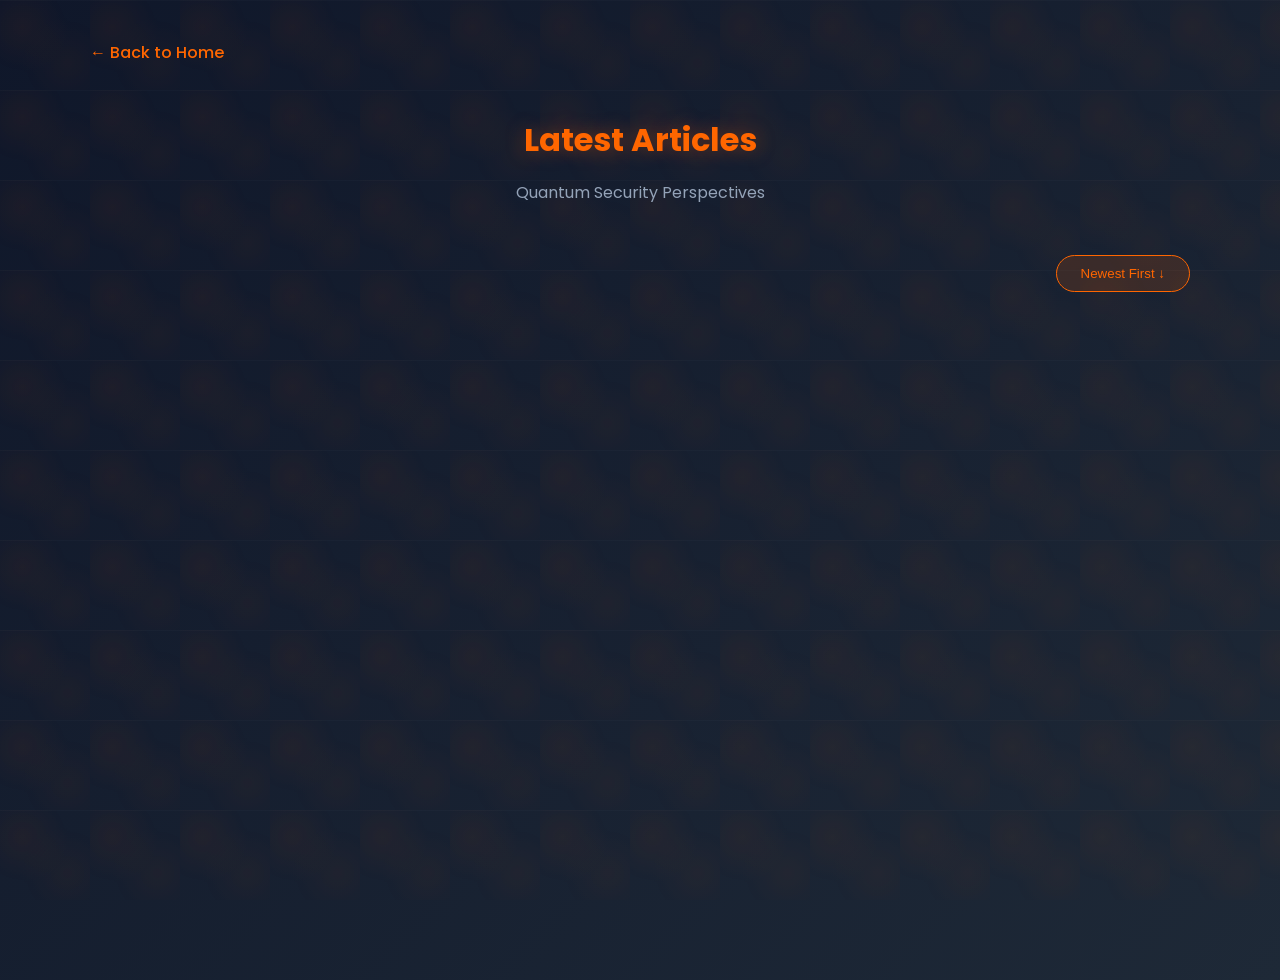
==== commit d74b6eca: "Update articles.html" ====
--- a/articles.html
+++ b/articles.html
@@ -58,8 +58,10 @@
         }
         .back:hover { text-decoration: underline; }
 
+        /* Modified: Aligned to the right corner */
         .sort-container {
-            text-align: center;
+            display: flex;
+            justify-content: flex-end;
             margin-bottom: 30px;
         }
         .sort-btn {
@@ -77,11 +79,18 @@
             color: white;
         }
 
+        /* Modified: Fixed layout to 2 columns on desktop screens */
         .article-list {
             display: grid;
-            grid-template-columns: repeat(auto-fit, minmax(420px, 1fr));
+            grid-template-columns: repeat(2, 1fr);
             gap: 20px;
         }
+        @media (max-width: 768px) {
+            .article-list {
+                grid-template-columns: 1fr;
+            }
+        }
+        
         .article-item {
             background: rgba(255, 255, 255, 0.07);
             backdrop-filter: blur(12px);
@@ -137,9 +146,11 @@
             line-height: 1.85;
             color: #cbd5e1;
         }
-        .summary ol, .perspective ol {
+        /* Modified: Changed from ol to ul formatting styles */
+        .summary ul, .perspective ul {
             padding-left: 25px;
             margin: 15px 0;
+            list-style-type: disc;
         }
         .summary li, .perspective li {
             margin-bottom: 12px;
@@ -164,7 +175,7 @@
 <body>
     <div class="container">
         <a href="index.html" class="back">← Back to Home</a>
-       
+        
         <h1>Latest Articles</h1>
         <p class="subtitle">Quantum Security Perspectives</p>
 
@@ -337,98 +348,4 @@
                 dateObj: new Date("2026-06-03"),
                 source: "The Quantum Insider",
                 summary: `
-                    Ooredoo Qatar, in partnership with Hamad Bin Khalifa University (HBKU) and Qatar’s Ministry of Defence, has deployed Qatar’s first quantum-safe communications link using Quantum Key Distribution (QKD) technology.
-                    The system was successfully integrated into Ooredoo’s operational telecommunications network (not just a lab demo) and has generated and distributed encryption keys across multiple fiber-link distances using dark fiber infrastructure.
-                    The project builds on HBKU research in collaboration with ID Quantique (Switzerland) and aims to strengthen Qatar’s cybersecurity and lay the foundation for quantum-secure digital infrastructure.
-                    It demonstrates QKD’s ability to operate alongside existing telecom infrastructure, with secure key generation validated over practical distances.
-                    Dr. Saif M. Al-Kuwari (HBKU) highlighted it as a milestone for bringing quantum-secure communication into real telecom networks, paving the way for future terrestrial and satellite-based quantum links; more advanced projects are already underway.
-                    The initiative reflects Qatar’s growing national investment in quantum technologies through government-academia-industry collaboration, positioning the country in the global push toward quantum-safe networks amid rising quantum computing threats.
-                `,
-                perspective: `
-                    Qatar’s launch of its first QKD-based quantum-safe link in partnership with telecom, academia, and defence mirrors the global trend of early adoption of quantum-secure communications for critical infrastructure.
-                    We differentiate through large-scale, indigenous deployment capabilities, having already operationalized one of the world’s longest quantum communication networks at 1,000 km on standard telecom fiber, achieved rapidly and ahead of schedule under India’s National Quantum Mission.
-                    Our strength lies in field-proven, end-to-end hybrid quantum-safe platforms (QKD + QRNG + PQC) that integrate seamlessly with existing infrastructure and deliver immediate, sovereign protection for high-stakes sectors like defence, telecom, and government.
-                    India’s model of strategic autonomy enables faster, cost-effective national-scale rollouts with homegrown technology, going beyond pilot projects to create a robust quantum-resilient backbone.
-                    Such international milestones validate the urgency of quantum-safe networks; our proven track record positions us as a leader in delivering scalable, real-world solutions that complement and accelerate global quantum security efforts.
-                `,
-                link: "https://thequantuminsider.com/2026/06/03/ooredoo-hbku-ministry-of-defence-launch-qatars-first-quantum-safe-network/"
-            }
-        ];
-
-        let currentSort = 'newest';
-
-        function renderArticleList() {
-            let sorted = [...articlesData];
-            if (currentSort === 'newest') {
-                sorted.sort((a, b) => b.dateObj - a.dateObj);
-            } else {
-                sorted.sort((a, b) => a.dateObj - b.dateObj);
-            }
-
-            const listContainer = document.getElementById('articleList');
-            listContainer.innerHTML = '';
-
-            sorted.forEach(article => {
-                const div = document.createElement('div');
-                div.className = 'article-item';
-                div.innerHTML = `
-                    <h2>${article.title}</h2>
-                    <p class="meta">${article.date} • ${article.source}</p>
-                `;
-                div.onclick = () => showArticle(article.id);
-                listContainer.appendChild(div);
-            });
-        }
-
-        function toggleSort() {
-            currentSort = currentSort === 'newest' ? 'oldest' : 'newest';
-            document.getElementById('sortBtn').textContent = currentSort === 'newest' ? 'Newest First ↓' : 'Oldest First ↑';
-            renderArticleList();
-        }
-
-        function showArticle(id) {
-            const article = articlesData.find(a => a.id === id);
-            if (!article) return;
-           
-            const mapLinesToLi = (text) => text.trim().split('\n')
-                .map(line => line.trim())
-                .filter(line => line.length > 0)
-                .map(line => `<li>${line}</li>`)
-                .join('');
-            
-            const content = `
-                <h2>${article.title}</h2>
-                <p class="meta"><strong>Date:</strong> ${article.date} &nbsp;&nbsp; | &nbsp;&nbsp; <strong>Source:</strong> ${article.source}</p>
-               
-                <div class="section">
-                    <h3>Summary</h3>
-                    <div class="summary">
-                        <ol>${mapLinesToLi(article.summary)}</ol>
-                    </div>
-                </div>
-               
-                <div class="section">
-                    <h3>QNu Labs Perspective</h3>
-                    <div class="perspective">
-                        <ol>${mapLinesToLi(article.perspective)}</ol>
-                    </div>
-                </div>
-               
-                <a href="${article.link}" target="_blank" class="btn">Read Original Article →</a>
-            `;
-           
-            document.getElementById('detailContent').innerHTML = content;
-            document.getElementById('articleList').style.display = 'none';
-            document.getElementById('articleDetail').style.display = 'block';
-        }
-
-        function backToList() {
-            document.getElementById('articleList').style.display = 'block';
-            document.getElementById('articleDetail').style.display = 'none';
-        }
-
-        document.getElementById('sortBtn').addEventListener('click', toggleSort);
-        window.onload = renderArticleList;
-    </script>
-</body>
-</html>
+                    Ooredoo Qatar, in partnership with Hamad Bin Khalifa University (HBKU) and Qatar’s Ministry of Defence, has deployed Qatar’s first quantum-safe communications link using Quantum Key
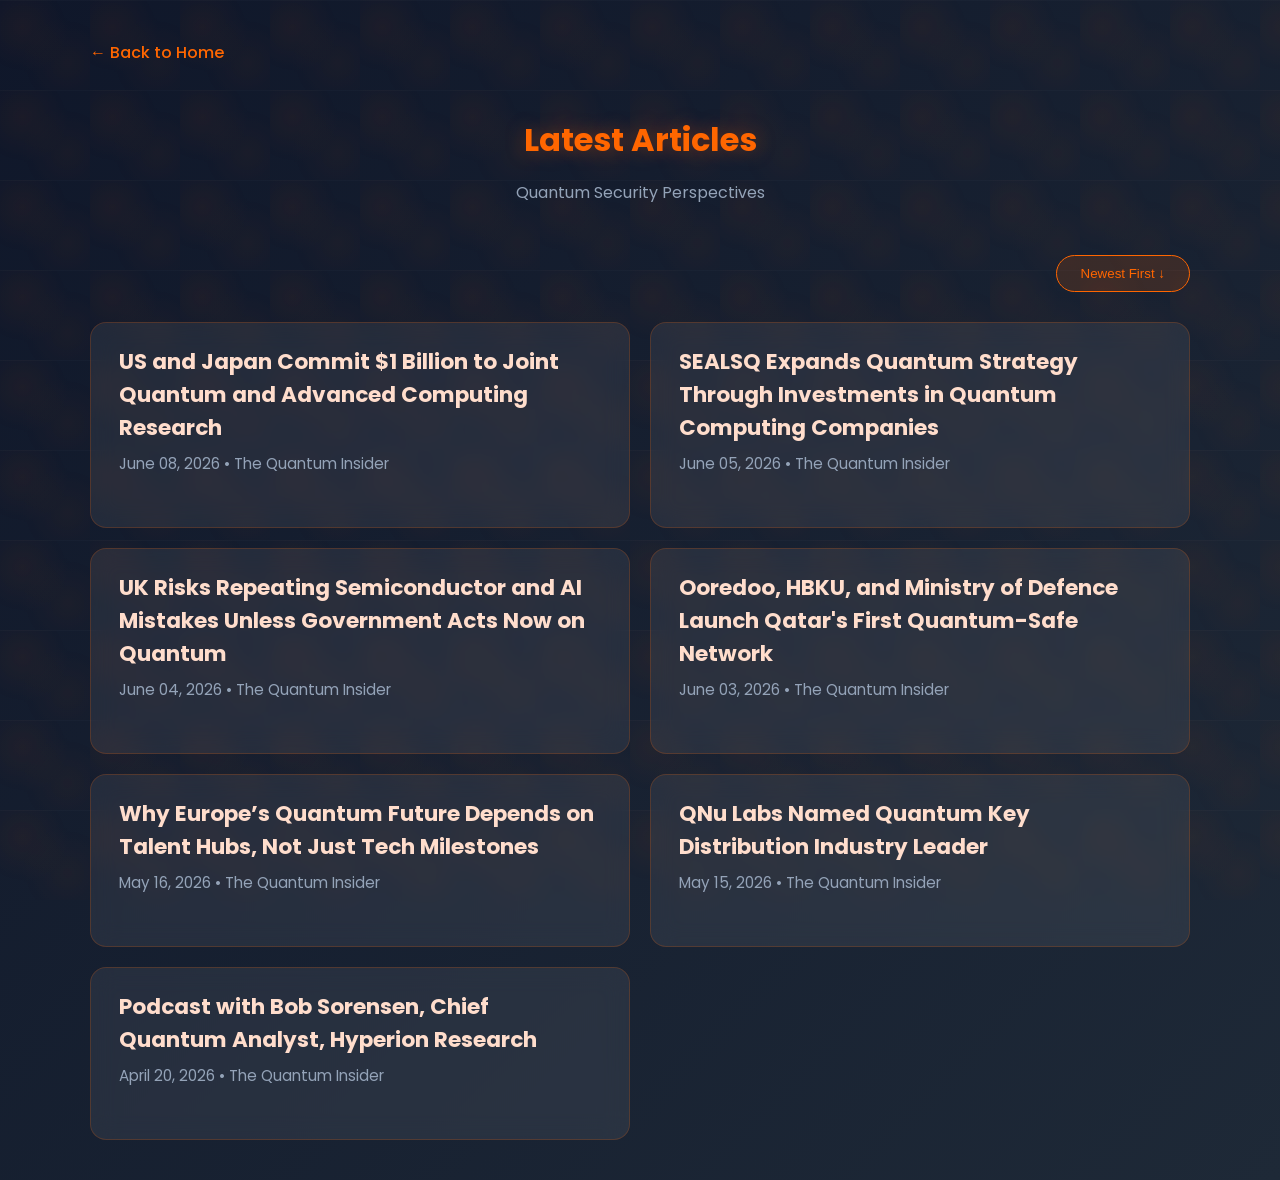
==== commit 906ddffc: "Update articles.html" ====
--- a/articles.html
+++ b/articles.html
@@ -58,7 +58,6 @@
         }
         .back:hover { text-decoration: underline; }
 
-        /* Modified: Aligned to the right corner */
         .sort-container {
             display: flex;
             justify-content: flex-end;
@@ -79,7 +78,6 @@
             color: white;
         }
 
-        /* Modified: Fixed layout to 2 columns on desktop screens */
         .article-list {
             display: grid;
             grid-template-columns: repeat(2, 1fr);
@@ -146,7 +144,6 @@
             line-height: 1.85;
             color: #cbd5e1;
         }
-        /* Modified: Changed from ol to ul formatting styles */
         .summary ul, .perspective ul {
             padding-left: 25px;
             margin: 15px 0;
@@ -186,7 +183,7 @@
         <div id="articleList" class="article-list"></div>
         
         <div id="articleDetail" class="article-detail">
-            <a href="#" onclick="backToList()" class="back">← Back to Articles</a>
+            <a href="#" onclick="backToList(); return false;" class="back">← Back to Articles</a>
             <div id="detailContent"></div>
         </div>
     </div>
@@ -199,22 +196,18 @@
                 date: "May 15, 2026",
                 dateObj: new Date("2026-05-15"),
                 source: "The Quantum Insider",
-                summary: `
-                    The Quantum Insider article reports that QNu Labs has been recognized as a “Global Established Leader” in the 2026 MarketsandMarkets 360Quadrants Quantum Key Distribution (QKD) evaluation.
-                    The evaluation reviewed more than 170 companies in the global quantum-safe cybersecurity ecosystem, with only 17 companies categorized as established leaders.
-                    The recognition highlights the growing importance of Quantum Key Distribution as governments and enterprises prepare for future cyber threats posed by quantum computing.
-                    QNu Labs was acknowledged for its end-to-end quantum-safe cybersecurity portfolio, including QKD, QRNG, PQC, and crypto-agile platforms designed for critical infrastructure protection.
-                    The company focuses on securing sectors such as government, defence, telecom, BFSI, healthcare, and critical infrastructure with deployment-ready quantum communication solutions.
-                    CEO Sunil Gupta emphasized that quantum-safe security is now a present-day necessity rather than a future concern.
-                    The article also positions QNu Labs as a major player in India’s indigenous quantum cybersecurity ecosystem.
-                `,
-                perspective: `
-                    QNu Labs’ recognition validates India’s capability to build globally competitive quantum-safe cybersecurity technologies rather than depending entirely on imported solutions.
-                    The article reinforces India’s need for sovereign quantum communication infrastructure, especially for defence, telecom, BFSI, and critical infrastructure sectors.
-                    Our approach of combining QKD, PQC, QRNG, and crypto-agility into an integrated platform aligns with the global shift toward end-to-end quantum-safe ecosystems.
-                    Global leadership in quantum security now depends equally on deployment readiness, scalability, interoperability, and ecosystem partnerships.
-                    India can further strengthen its position by accelerating standards adoption, indigenous component manufacturing, public-private collaboration, and large-scale quantum network deployments.
-                `,
+                summary: `The Quantum Insider article reports that QNu Labs has been recognized as a “Global Established Leader” in the 2026 MarketsandMarkets 360Quadrants Quantum Key Distribution (QKD) evaluation.
+The evaluation reviewed more than 170 companies in the global quantum-safe cybersecurity ecosystem, with only 17 companies categorized as established leaders.
+The recognition highlights the growing importance of Quantum Key Distribution as governments and enterprises prepare for future cyber threats posed by quantum computing.
+QNu Labs was acknowledged for its end-to-end quantum-safe cybersecurity portfolio, including QKD, QRNG, PQC, and crypto-agile platforms designed for critical infrastructure protection.
+The company focuses on securing sectors such as government, defence, telecom, BFSI, healthcare, and critical infrastructure with deployment-ready quantum communication solutions.
+CEO Sunil Gupta emphasized that quantum-safe security is now a present-day necessity rather than a future concern.
+The article also positions QNu Labs as a major player in India’s indigenous quantum cybersecurity ecosystem.`,
+                perspective: `QNu Labs’ recognition validates India’s capability to build globally competitive quantum-safe cybersecurity technologies rather than depending entirely on imported solutions.
+The article reinforces India’s need for sovereign quantum communication infrastructure, especially for defence, telecom, BFSI, and critical infrastructure sectors.
+Our approach of combining QKD, PQC, QRNG, and crypto-agility into an integrated platform aligns with the global shift toward end-to-end quantum-safe ecosystems.
+Global leadership in quantum security now depends equally on deployment readiness, scalability, interoperability, and ecosystem partnerships.
+India can further strengthen its position by accelerating standards adoption, indigenous component manufacturing, public-private collaboration, and large-scale quantum network deployments.`,
                 link: "https://thequantuminsider.com/2026/05/15/qnu-labs-global-quantum-key-distribution-leader/"
             },
             {
@@ -223,22 +216,18 @@
                 date: "May 16, 2026",
                 dateObj: new Date("2026-05-16"),
                 source: "The Quantum Insider",
-                summary: `
-                    The article argues that Europe’s success in quantum computing will depend more on developing strong talent ecosystems than only achieving technical breakthroughs.
-                    Quantum computing requires highly interdisciplinary collaboration involving physicists, engineers, software developers, cryogenic experts, and industry professionals.
-                    The author highlights the importance of “talent hubs” — concentrated ecosystems where universities, startups, investors, governments, and corporations collaborate.
-                    European cities such as Delft, Copenhagen, Paris, Munich, and Innsbruck are emerging as major quantum innovation clusters.
-                    The next phase of quantum computing is primarily a systems-engineering challenge.
-                    Europe is gaining momentum because of stronger startup ecosystems and collaboration between academia and industry.
-                    Quantum technologies will scale successfully only if Europe invests early in education and workforce development.
-                `,
-                perspective: `
-                    The article strongly reflects India’s current opportunity: building quantum talent ecosystems will be as important as developing quantum technologies themselves.
-                    QNu Labs’ collaborations with academia, government bodies, startups, and industry demonstrate the importance of creating interconnected innovation ecosystems.
-                    India has strong foundational talent in engineering, cryptography, and software, but requires deeper specialization in quantum hardware, photonics, cryogenics, and systems engineering.
-                    A key learning is that commercialization success in quantum technologies depends on multidisciplinary collaboration, workforce development, and practical deployment experience.
-                    India can improve by creating dedicated quantum innovation clusters, increasing industry-led training programs, supporting startup incubation, and enabling faster transition from research to real-world deployment.
-                `,
+                summary: `The article argues that Europe’s success in quantum computing will depend more on developing strong talent ecosystems than only achieving technical breakthroughs.
+Quantum computing requires highly interdisciplinary collaboration involving physicists, engineers, software developers, cryogenic experts, and industry professionals.
+The author highlights the importance of “talent hubs” — concentrated ecosystems where universities, startups, investors, governments, and corporations collaborate.
+European cities such as Delft, Copenhagen, Paris, Munich, and Innsbruck are emerging as major quantum innovation clusters.
+The next phase of quantum computing is primarily a systems-engineering challenge.
+Europe is gaining momentum because of stronger startup ecosystems and collaboration between academia and industry.
+Quantum technologies will scale successfully only if Europe invests early in education and workforce development.`,
+                perspective: `The article strongly reflects India’s current opportunity: building quantum talent ecosystems will be as important as developing quantum technologies themselves.
+QNu Labs’ collaborations with academia, government bodies, startups, and industry demonstrate the importance of creating interconnected innovation ecosystems.
+India has strong foundational talent in engineering, cryptography, and software, but requires deeper specialization in quantum hardware, photonics, cryogenics, and systems engineering.
+A key learning is that commercialization success in quantum technologies depends on multidisciplinary collaboration, workforce development, and practical deployment experience.
+India can improve by creating dedicated quantum innovation clusters, increasing industry-led training programs, supporting startup incubation, and enabling faster transition from research to real-world deployment.`,
                 link: "https://thequantuminsider.com/2026/05/16/guest-post-why-europes-quantum-future-depends-on-talent-hubs-not-just-tech-milestones/"
             },
             {
@@ -247,24 +236,20 @@
                 date: "April 20, 2026",
                 dateObj: new Date("2026-04-20"),
                 source: "The Quantum Insider",
-                summary: `
-                    The podcast focused on the growing convergence between quantum computing and high-performance computing (HPC), with Bob Sorensen explaining that HPC users are likely to become the earliest large-scale adopters of quantum technologies.
-                    Sorensen emphasized a “problem-first” adoption strategy for HPC centers: organizations should first identify computational pain points, evaluate classical solutions and costs, and only then assess whether quantum computing can deliver measurable ROI.
-                    He highlighted that successful quantum adoption will depend less on qubit metrics and more on solving real-world business problems such as reducing compute time, lowering queue delays, and improving scientific productivity.
-                    The discussion explored cloud versus on-prem quantum deployment, with Sorensen noting that cloud provides access to cutting-edge systems quickly, while on-prem infrastructure can become more economical for organizations with stable and high utilization workloads.
-                    Sorensen argued that quantum hardware will require modular upgrade paths and shorter refresh cycles compared to traditional HPC systems because quantum technology is evolving much faster than classical computing infrastructure.
-                    A major theme was that HPC managers are primarily concerned about seamless integration rather than the quantum technology itself.
-                    The podcast concluded with practical discussions on “quantum advantage,” where Sorensen explained that meaningful gains could include faster performance, solving previously impossible problems, or drastically reducing energy consumption.
-                `,
-                perspective: `
-                    The podcast’s emphasis on “problem-first quantum adoption” strongly aligns with QNu Labs’ philosophy of building deployable quantum cybersecurity solutions rather than pursuing quantum technology purely for research prestige.
-                    Bob Sorensen’s point that hybrid quantum-classical infrastructure will define early adoption is highly relevant to QNu Labs’ approach.
-                    The discussion around “real-world utility over qubit counts” reflects QNu Labs’ practical deployment mindset.
-                    The podcast highlighted the importance of sovereign quantum infrastructure, which is especially important for India.
-                    Sorensen’s comments on scalability and modularity are directly relevant to QNu’s long-term roadmap.
-                    The podcast’s focus on operational integration rather than isolated quantum hardware mirrors QNu Labs’ “platform approach.”
-                    From an India perspective, the podcast reinforces that the global quantum race is no longer only about computing supremacy — it is equally about secure communications and cyber resilience.
-                `,
+                summary: `The podcast focused on the growing convergence between quantum computing and high-performance computing (HPC), with Bob Sorensen explaining that HPC users are likely to become the earliest large-scale adopters of quantum technologies.
+Sorensen emphasized a “problem-first” adoption strategy for HPC centers: organizations should first identify computational pain points, evaluate classical solutions and costs, and only then assess whether quantum computing can deliver measurable ROI.
+He highlighted that successful quantum adoption will depend less on qubit metrics and more on solving real-world business problems such as reducing compute time, lowering queue delays, and improving scientific productivity.
+The discussion explored cloud versus on-prem quantum deployment, with Sorensen noting that cloud provides access to cutting-edge systems quickly, while on-prem infrastructure can become more economical for organizations with stable and high utilization workloads.
+Sorensen argued that quantum hardware will require modular upgrade paths and shorter refresh cycles compared to traditional HPC systems because quantum technology is evolving much faster than classical computing infrastructure.
+A major theme was that HPC managers are primarily concerned about seamless integration rather than the quantum technology itself.
+The podcast concluded with practical discussions on “quantum advantage,” where Sorensen explained that meaningful gains could include faster performance, solving previously impossible problems, or drastically reducing energy consumption.`,
+                perspective: `The podcast’s emphasis on “problem-first quantum adoption” strongly aligns with QNu Labs’ philosophy of building deployable quantum cybersecurity solutions rather than pursuing quantum technology purely for research prestige.
+Bob Sorensen’s point that hybrid quantum-classical infrastructure will define early adoption is highly relevant to QNu Labs’ approach.
+The discussion around “real-world utility over qubit counts” reflects QNu Labs’ practical deployment mindset.
+The podcast highlighted the importance of sovereign quantum infrastructure, which is especially important for India.
+Sorensen’s comments on scalability and modularity are directly relevant to QNu’s long-term roadmap.
+The podcast’s focus on operational integration rather than isolated quantum hardware mirrors QNu Labs’ “platform approach.”
+From an India perspective, the podcast reinforces that the global quantum race is no longer only about computing supremacy — it is equally about secure communications and cyber resilience.`,
                 link: "https://thequantuminsider.com/2026/05/16/podcast-with-bob-sorensen-chief-quantum-analyst-hyperion-research/"
             },
             {
@@ -273,23 +258,19 @@
                 date: "June 08, 2026",
                 dateObj: new Date("2026-06-08"),
                 source: "The Quantum Insider",
-                summary: `
-                    The US and Japan announced a $1 billion strategic partnership under President Trump’s Genesis Mission, with Japan as the first international partner.
-                    Combined investment: $500 million from each country over five years (subject to appropriations) for joint research in quantum information science, fusion energy, advanced materials, biotechnology, AI-driven discovery, particle physics, and autonomous laboratory systems.
-                    Involves 11 joint research teams combining 12 DOE National Laboratories, one DOE User Facility, and 12 leading Japanese institutions (e.g., RIKEN, University of Tokyo, NIMS, KEK, J-PARC).
-                    Key focus: Developing next-generation autonomous laboratories using AI and robotics, advancing particle accelerator technologies, and leveraging high-performance computing (DOE systems + Japan’s Fugaku supercomputer) for AI-driven research.
-                    Builds on the U.S.-Japan Technology Prosperity Deal (2025) and a joint Statement of Intent (January 2026).
-                    Goal: Accelerate scientific discovery and double the productivity/impact of American science and engineering within a decade through AI, advanced computing, and international collaboration.
-                    Quotes highlight combining strengths for AI-age science and alignment with Japan’s science, AI, and semiconductor strategies.
-                `,
-                perspective: `
-                    The US-Japan initiative is a major boost for broad foundational R&D in quantum information science, AI-computing integration, and related frontier technologies through large-scale, multi-institutional collaboration.
-                    We differentiate by focusing on practical, deployable quantum-safe cybersecurity and secure communication networks that deliver immediate protection against quantum threats like “Harvest Now, Decrypt Later” attacks.
-                    India has already achieved one of the world’s longest operational quantum communication networks: 1,000 km of quantum-secured links on standard telecom fiber, completed well ahead of schedule under the National Quantum Mission (target was 2,000 km in 8 years).
-                    Emphasis on indigenous hybrid platforms integrating QKD (up to 200 km per link without amplification), QRNG, PQC, enabling seamless coexistence with classical infrastructure for real-world deployments in defense, telecom, finance, and government.
-                    India’s approach prioritizes strategic autonomy (“Atmanirbhar Bharat”) with field-proven, sovereign technology that builds a secure national backbone rapidly and cost-effectively.
-                    This complements global upstream research efforts like the US-Japan partnership by providing ready-to-deploy quantum-resilient infrastructure today, strengthening overall ecosystem resilience while advancing digital sovereignty.
-                `,
+                summary: `The US and Japan announced a $1 billion strategic partnership under President Trump’s Genesis Mission, with Japan as the first international partner.
+Combined investment: $500 million from each country over five years (subject to appropriations) for joint research in quantum information science, fusion energy, advanced materials, biotechnology, AI-driven discovery, particle physics, and autonomous laboratory systems.
+Involves 11 joint research teams combining 12 DOE National Laboratories, one DOE User Facility, and 12 leading Japanese institutions (e.g., RIKEN, University of Tokyo, NIMS, KEK, J-PARC).
+Key focus: Developing next-generation autonomous laboratories using AI and robotics, advancing particle accelerator technologies, and leveraging high-performance computing (DOE systems + Japan’s Fugaku supercomputer) for AI-driven research.
+Builds on the U.S.-Japan Technology Prosperity Deal (2025) and a joint Statement of Intent (January 2026).
+Goal: Accelerate scientific discovery and double the productivity/impact of American science and engineering within a decade through AI, advanced computing, and international collaboration.
+Quotes highlight combining strengths for AI-age science and alignment with Japan’s science, AI, and semiconductor strategies.`,
+                perspective: `The US-Japan initiative is a major boost for broad foundational R&D in quantum information science, AI-computing integration, and related frontier technologies through large-scale, multi-institutional collaboration.
+We differentiate by focusing on practical, deployable quantum-safe cybersecurity and secure communication networks that deliver immediate protection against quantum threats like “Harvest Now, Decrypt Later” attacks.
+India has already achieved one of the world’s longest operational quantum communication networks: 1,000 km of quantum-secured links on standard telecom fiber, completed well ahead of schedule under the National Quantum Mission (target was 2,000 km in 8 years).
+Emphasis on indigenous hybrid platforms integrating QKD (up to 200 km per link without amplification), QRNG, PQC, enabling seamless coexistence with classical infrastructure for real-world deployments in defense, telecom, finance, and government.
+India’s approach prioritizes strategic autonomy (“Atmanirbhar Bharat”) with field-proven, sovereign technology that builds a secure national backbone rapidly and cost-effectively.
+This complements global upstream research efforts like the US-Japan partnership by providing ready-to-deploy quantum-resilient infrastructure today, strengthening overall ecosystem resilience while advancing digital sovereignty.`,
                 link: "https://thequantuminsider.com/2026/06/08/us-and-japan-commit-1-billion-to-joint-quantum-and-advanced-computing-research/"
             },
             {
@@ -298,24 +279,20 @@
                 date: "June 05, 2026",
                 dateObj: new Date("2026-06-05"),
                 source: "The Quantum Insider",
-                summary: `
-                    SEALSQ Corp (NASDAQ: LAES) announced an expansion of its quantum strategy through targeted investments and acquisitions in multiple quantum computing companies, while continuing to develop post-quantum semiconductor and security products.
-                    The company is building a vertically integrated “Root-to-Qubit” platform that connects its post-quantum cryptography and secure silicon (Root of Trust) with emerging quantum computing capabilities.
-                    SEALSQ is pursuing a multi-modality investment approach across various quantum hardware architectures (not focused on a single qubit technology) to mitigate risk and gain diversified exposure.
-                    It has closed investments in four quantum computing companies spanning leading solid-state and analog approaches (including electron-on-helium, silicon spin, and analog); additional opportunities are in progress across photonics, carbon-based qubits, and post-quantum software.
-                    The strategy positions SEALSQ as one of the few public companies offering diversified exposure to multiple qubit modalities while maintaining a revenue-generating core business in secure semiconductors, PKI, and post-quantum hardware/software (e.g., QS7001 secure element, QVault TPM, ML-KEM, ML-DSA, FALCON in EAL5+ hardware).
-                    Goal: Gain early visibility into qubit roadmaps, enable co-development, and integrate quantum-resistant security with quantum compute into commercial offerings.
-                    CEO Carlos Moreira emphasized building the full quantum stack as a natural extension of securing the digital infrastructure, creating a differentiated platform by “building the track” rather than betting on one technology.
-                    SEALSQ plans to continue evaluating strategic quantum investments and partnerships through 2026 and beyond, with details on individual deals to be disclosed as appropriate.
-                `,
-                perspective: `
-                    The SEALSQ approach of investing across multiple quantum computing modalities to build a “Root-to-Qubit” stack reflects a growing industry trend of vertical integration between post-quantum security and quantum hardware.
-                    We differentiate through deep specialization in practical, field-deployed quantum-safe communication networks using indigenous QKD technology, rather than broad financial investments in upstream quantum computing hardware.
-                    India has already delivered one of the world’s longest operational quantum-secured networks (1,000 km on standard telecom fiber), achieved rapidly under the National Quantum Mission, demonstrating real-world readiness far ahead of schedule.
-                    Our focus remains on hybrid quantum-safe platforms (QKD + QRNG + PQC) that provide immediate, sovereign protection for critical infrastructure today, enabling seamless integration with existing networks.
-                    While companies like SEALSQ pursue diversified equity positions in quantum computing startups anchored by semiconductor revenue, our strength lies in end-to-end, deployable quantum-secure infrastructure built for strategic autonomy and national security needs.
-                    This positions us as a leader in delivering tangible quantum-resilient solutions that complement global efforts in quantum computing development, ensuring secure communications in the quantum era.
-                `,
+                summary: `SEALSQ Corp (NASDAQ: LAES) announced an expansion of its quantum strategy through targeted investments and acquisitions in multiple quantum computing companies, while continuing to develop post-quantum semiconductor and security products.
+The company is building a vertically integrated “Root-to-Qubit” platform that connects its post-quantum cryptography and secure silicon (Root of Trust) with emerging quantum computing capabilities.
+SEALSQ is pursuing a multi-modality investment approach across various quantum hardware architectures (not focused on a single qubit technology) to mitigate risk and gain diversified exposure.
+It has closed investments in four quantum computing companies spanning leading solid-state and analog approaches (including electron-on-helium, silicon spin, and analog); additional opportunities are in progress across photonics, carbon-based qubits, and post-quantum software.
+The strategy positions SEALSQ as one of the few public companies offering diversified exposure to multiple qubit modalities while maintaining a revenue-generating core business in secure semiconductors, PKI, and post-quantum hardware/software (e.g., QS7001 secure element, QVault TPM, ML-KEM, ML-DSA, FALCON in EAL5+ hardware).
+Goal: Gain early visibility into qubit roadmaps, enable co-development, and integrate quantum-resistant security with quantum compute into commercial offerings.
+CEO Carlos Moreira emphasized building the full quantum stack as a natural extension of securing the digital infrastructure, creating a differentiated platform by “building the track” rather than betting on one technology.
+SEALSQ plans to continue evaluating strategic quantum investments and partnerships through 2026 and beyond, with details on individual deals to be disclosed as appropriate.`,
+                perspective: `The SEALSQ approach of investing across multiple quantum computing modalities to build a “Root-to-Qubit” stack reflects a growing industry trend of vertical integration between post-quantum security and quantum hardware.
+We differentiate through deep specialization in practical, field-deployed quantum-safe communication networks using indigenous QKD technology, rather than broad financial investments in upstream quantum computing hardware.
+India has already delivered one of the world’s longest operational quantum-secured networks (1,000 km on standard telecom fiber), achieved rapidly under the National Quantum Mission, demonstrating real-world readiness far ahead of schedule.
+Our focus remains on hybrid quantum-safe platforms (QKD + QRNG + PQC) that provide immediate, sovereign protection for critical infrastructure today, enabling seamless integration with existing networks.
+While companies like SEALSQ pursue diversified equity positions in quantum computing startups anchored by semiconductor revenue, our strength lies in end-to-end, deployable quantum-secure infrastructure built for strategic autonomy and national security needs.
+This positions us as a leader in delivering tangible quantum-resilient solutions that complement global efforts in quantum computing development, ensuring secure communications in the quantum era.`,
                 link: "https://thequantuminsider.com/2026/06/05/sealsq-expands-quantum-strategy-through-investments-in-quantum-computing-companies/"
             },
             {
@@ -324,21 +301,17 @@
                 date: "June 04, 2026",
                 dateObj: new Date("2026-06-04"),
                 source: "The Quantum Insider",
-                summary: `
-                    A cross-party UK Parliamentary Group (APPG on Quantum Technologies) released a white paper warning that the UK risks repeating past mistakes in semiconductors and AI by failing to convert early quantum leadership into long-term economic value.
-                    The UK launched the world’s first National Quantum Technologies Programme in 2014 and has invested over £1 decade/billion in quantum computing, sensing, communications, and timing.
-                    National Quantum Strategy ambition: Capture 15% of the global quantum market and 15% of global private investment by 2033; quantum computing alone projected to create 148,000 jobs and add £12.9 billion to GDP by 2055.
-                    Key barriers identified: Shortage of late-stage growth capital (beyond Series A), talent pipeline issues, weak government procurement, limited support for quantum networking, and risks to fundamental research.
-                    Five priority action areas: 1. Scale-up capital and investment (mobilize British Business Bank and pension funds; prevent company relocations to the US). 2. Government as early adopter/procurement in defence, healthcare, infrastructure, and secure communications. 3. Workforce and talent retention (address PhD stipends, visas, postdoc contracts, university physics departments at risk). 4. Quantum networking and a more balanced NCSC policy on Quantum Key Distribution (only £120 million allocated vs. £2 billion total quantum spend; contrast with EU’s EuroQCI). 5. Continued support for fundamental/curiosity-driven research alongside commercialisation.
-                    Contributors warn of talent shortages, policy inconsistencies on quantum security, and the need for sovereign supply chains to avoid losing economic benefits.
-                `,
-                perspective: `
-                    The UK report highlights a common challenge: strong foundational research and early investment do not automatically translate into commercial leadership without decisive action on deployment, scale-up, and policy coherence.
-                    We differentiate through proven, rapid real-world deployment of quantum-safe technologies, having already built one of the world’s longest operational quantum communication networks (1,000 km on standard telecom fiber) well ahead of schedule under India’s National Quantum Mission.
-                    India’s approach emphasizes strategic autonomy and indigenous innovation, delivering field-ready hybrid quantum-safe solutions (QKD + QRNG + PQC) that protect critical infrastructure today rather than relying primarily on future scale-up funding.
-                    Our focus on practical, sovereign quantum-secure networks for defence, telecom, finance, and government provides immediate national security benefits and demonstrates how targeted public-private efforts can achieve fast deployment outcomes.
-                    This complements global efforts like the UK’s by showing a successful model of translating quantum research into deployable infrastructure quickly and cost-effectively, strengthening digital sovereignty while addressing urgent quantum threats.
-                `,
+                summary: `A cross-party UK Parliamentary Group (APPG on Quantum Technologies) released a white paper warning that the UK risks repeating past mistakes in semiconductors and AI by failing to convert early quantum leadership into long-term economic value.
+The UK launched the world’s first National Quantum Technologies Programme in 2014 and has invested over £1 decade/billion in quantum computing, sensing, communications, and timing.
+National Quantum Strategy ambition: Capture 15% of the global quantum market and 15% of global private investment by 2033; quantum computing alone projected to create 148,000 jobs and add £12.9 billion to GDP by 2055.
+Key barriers identified: Shortage of late-stage growth capital (beyond Series A), talent pipeline issues, weak government procurement, limited support for quantum networking, and risks to fundamental research.
+Five priority action areas: 1. Scale-up capital and investment (mobilize British Business Bank and pension funds; prevent company relocations to the US). 2. Government as early adopter/procurement in defence, healthcare, infrastructure, and secure communications. 3. Workforce and talent retention (address PhD stipends, visas, postdoc contracts, university physics departments at risk). 4. Quantum networking and a more balanced NCSC policy on Quantum Key Distribution (only £120 million allocated vs. £2 billion total quantum spend; contrast with EU’s EuroQCI). 5. Continued support for fundamental/curiosity-driven research alongside commercialisation.
+Contributors warn of talent shortages, policy inconsistencies on quantum security, and the need for sovereign supply chains to avoid losing economic benefits.`,
+                perspective: `The UK report highlights a common challenge: strong foundational research and early investment do not automatically translate into commercial leadership without decisive action on deployment, scale-up, and policy coherence.
+We differentiate through proven, rapid real-world deployment of quantum-safe technologies, having already built one of the world’s longest operational quantum communication networks (1,000 km on standard telecom fiber) well ahead of schedule under India’s National Quantum Mission.
+India’s approach emphasizes strategic autonomy and indigenous innovation, delivering field-ready hybrid quantum-safe solutions (QKD + QRNG + PQC) that protect critical infrastructure today rather than relying primarily on future scale-up funding.
+Our focus on practical, sovereign quantum-secure networks for defence, telecom, finance, and government provides immediate national security benefits and demonstrates how targeted public-private efforts can achieve fast deployment outcomes.
+This complements global efforts like the UK’s by showing a successful model of translating quantum research into deployable infrastructure quickly and cost-effectively, strengthening digital sovereignty while addressing urgent quantum threats.`,
                 link: "https://thequantuminsider.com/2026/06/04/uk-risks-repeating-semiconductor-and-ai-mistakes-unless-government-acts-now-on-quantum-warns-cross-party-parliamentary-group/"
             },
             {
@@ -347,5 +320,97 @@
                 date: "June 03, 2026",
                 dateObj: new Date("2026-06-03"),
                 source: "The Quantum Insider",
-                summary: `
-                    Ooredoo Qatar, in partnership with Hamad Bin Khalifa University (HBKU) and Qatar’s Ministry of Defence, has deployed Qatar’s first quantum-safe communications link using Quantum Key
+                summary: `Ooredoo Qatar, in partnership with Hamad Bin Khalifa University (HBKU) and Qatar’s Ministry of Defence, has deployed Qatar’s first quantum-safe communications link using Quantum Key Distribution (QKD) technology.
+The system was successfully integrated into Ooredoo’s operational telecommunications network (not just a lab demo) and has generated and distributed encryption keys across multiple fiber-link distances using dark fiber infrastructure.
+The project builds on HBKU research in collaboration with ID Quantique (Switzerland) and aims to strengthen Qatar’s cybersecurity and lay the foundation for quantum-secure digital infrastructure.
+It demonstrates QKD’s ability to operate alongside existing telecom infrastructure, with secure key generation validated over practical distances.
+Dr. Saif M. Al-Kuwari (HBKU) highlighted it as a milestone for bringing quantum-secure communication into real telecom networks, paving the way for future terrestrial and satellite-based quantum links; more advanced projects are already underway.
+The initiative reflects Qatar’s growing national investment in quantum technologies through government-academia-industry collaboration, positioning the country in the global push toward quantum-safe networks amid rising quantum computing threats.`,
+                perspective: `Qatar’s launch of its first QKD-based quantum-safe link in partnership with telecom, academia, and defence mirrors the global trend of early adoption of quantum-secure communications for critical infrastructure.
+We differentiate through large-scale, indigenous deployment capabilities, having already operationalized one of the world’s longest quantum communication networks at 1,000 km on standard telecom fiber, achieved rapidly and ahead of schedule under India’s National Quantum Mission.
+Our strength lies in field-proven, end-to-end hybrid quantum-safe platforms (QKD + QRNG + PQC) that integrate seamlessly with existing infrastructure and deliver immediate, sovereign protection for high-stakes sectors like defence, telecom, and government.
+India’s model of strategic autonomy enables faster, cost-effective national-scale rollouts with homegrown technology, going beyond pilot projects to create a robust quantum-resilient backbone.
+Such international milestones validate the urgency of quantum-safe networks; our proven track record positions us as a leader in delivering scalable, real-world solutions that complement and accelerate global quantum security efforts.`,
+                link: "https://thequantuminsider.com/2026/06/03/ooredoo-hbku-ministry-of-defence-launch-qatars-first-quantum-safe-network/"
+            }
+        ];
+
+        let currentSort = 'newest';
+
+        function renderArticleList() {
+            let sorted = [...articlesData];
+            if (currentSort === 'newest') {
+                sorted.sort((a, b) => b.dateObj - a.dateObj);
+            } else {
+                sorted.sort((a, b) => a.dateObj - b.dateObj);
+            }
+
+            const listContainer = document.getElementById('articleList');
+            listContainer.innerHTML = '';
+
+            sorted.forEach(article => {
+                const div = document.createElement('div');
+                div.className = 'article-item';
+                div.innerHTML = `
+                    <h2>${article.title}</h2>
+                    <p class="meta">${article.date} • ${article.source}</p>
+                `;
+                div.onclick = () => showArticle(article.id);
+                listContainer.appendChild(div);
+            });
+        }
+
+        function toggleSort() {
+            currentSort = currentSort === 'newest' ? 'oldest' : 'newest';
+            document.getElementById('sortBtn').textContent = currentSort === 'newest' ? 'Newest First ↓' : 'Oldest First ↑';
+            renderArticleList();
+        }
+
+        function showArticle(id) {
+            const article = articlesData.find(a => a.id === id);
+            if (!article) return;
+            
+            const mapLinesToLi = (text) => text.trim().split('\n')
+                .map(line => line.trim())
+                .filter(line => line.length > 0)
+                .map(line => `<li>${line}</li>`)
+                .join('');
+            
+            const content = `
+                <h2>${article.title}</h2>
+                <p class="meta"><strong>Date:</strong> ${article.date} &nbsp;&nbsp; | &nbsp;&nbsp; <strong>Source:</strong> ${article.source}</p>
+               
+                <div class="section">
+                    <h3>Summary</h3>
+                    <div class="summary">
+                        <ul>${mapLinesToLi(article.summary)}</ul>
+                    </div>
+                </div>
+               
+                <div class="section">
+                    <h3>QNu Labs Perspective</h3>
+                    <div class="perspective">
+                        <ul>${mapLinesToLi(article.perspective)}</ul>
+                    </div>
+                </div>
+               
+                <a href="${article.link}" target="_blank" class="btn">Read Original Article →</a>
+            `;
+           
+            document.getElementById('detailContent').innerHTML = content;
+            document.getElementById('articleList').style.display = 'none';
+            document.getElementById('articleDetail').style.display = 'block';
+            document.querySelector('.sort-container').style.display = 'none';
+        }
+
+        function backToList() {
+            document.getElementById('articleList').style.display = 'grid';
+            document.getElementById('articleDetail').style.display = 'none';
+            document.querySelector('.sort-container').style.display = 'flex';
+        }
+
+        document.getElementById('sortBtn').addEventListener('click', toggleSort);
+        window.onload = renderArticleList;
+    </script>
+</body>
+</html>
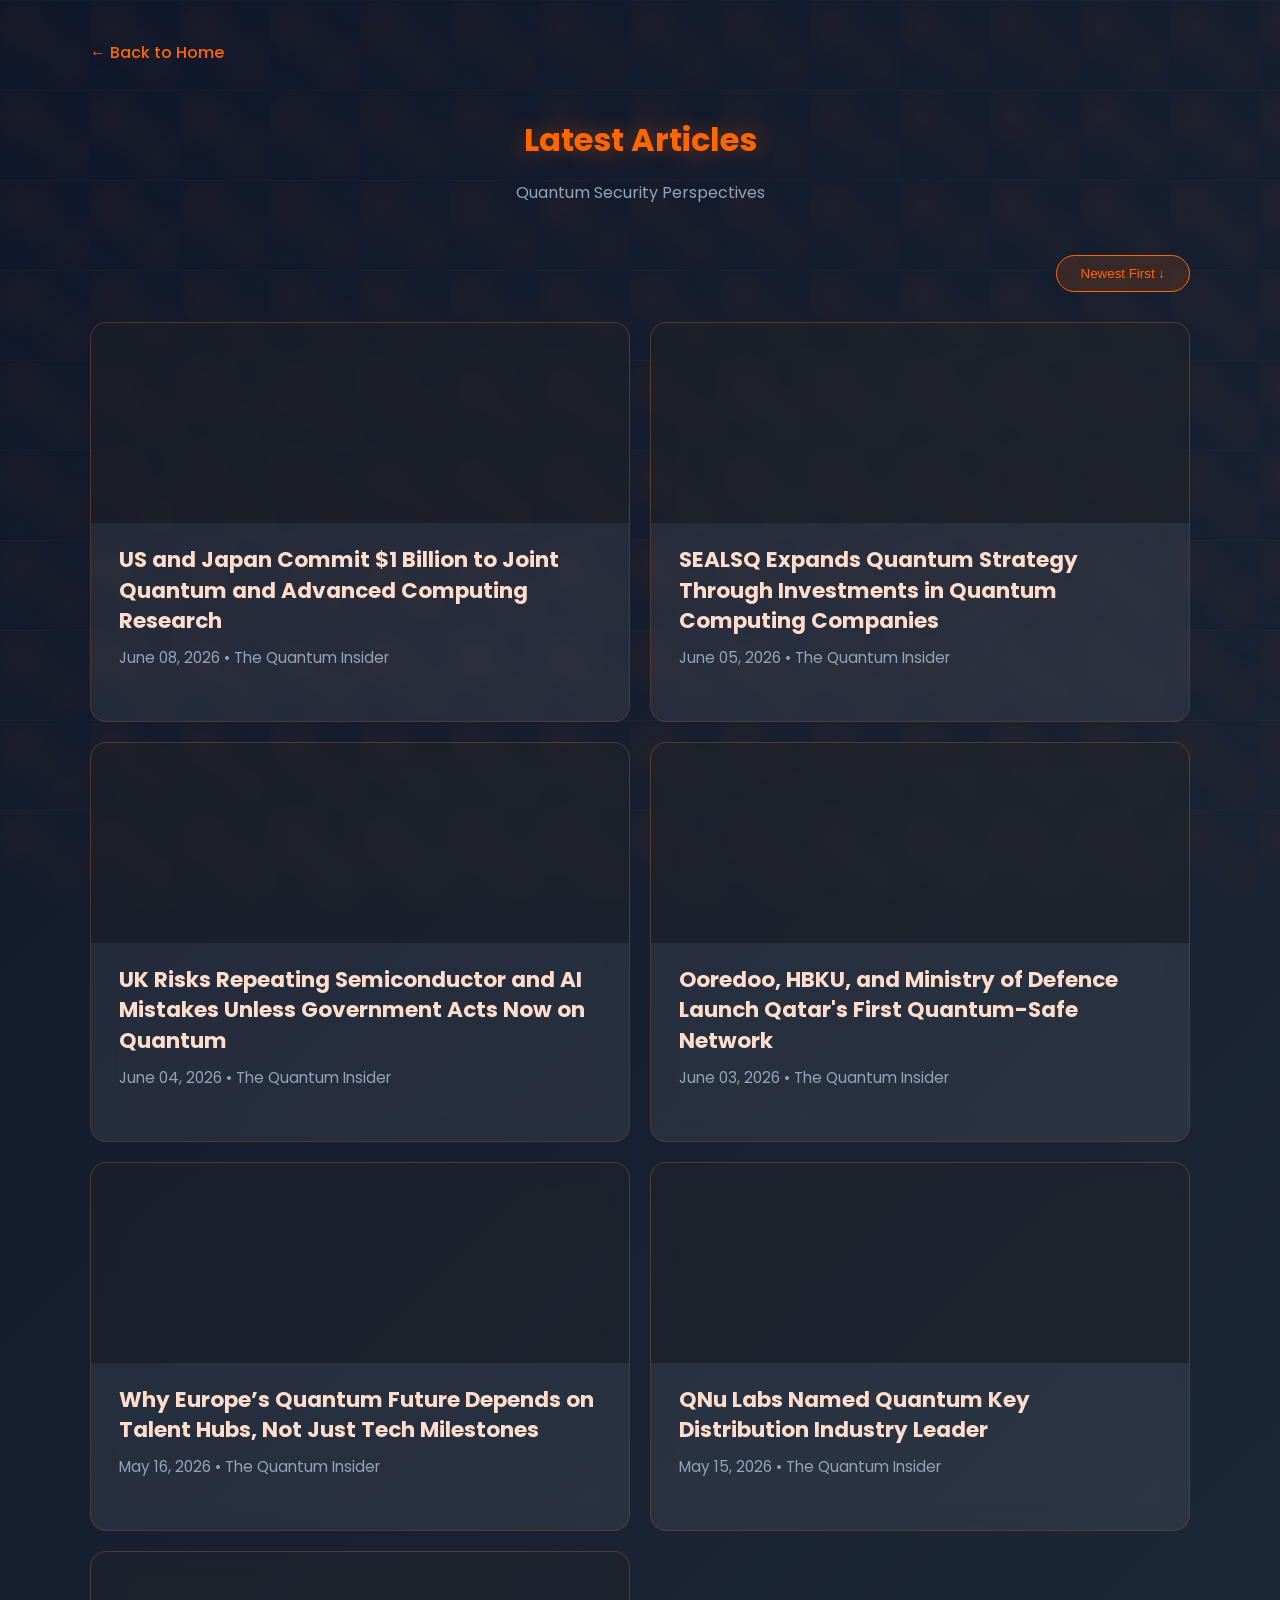
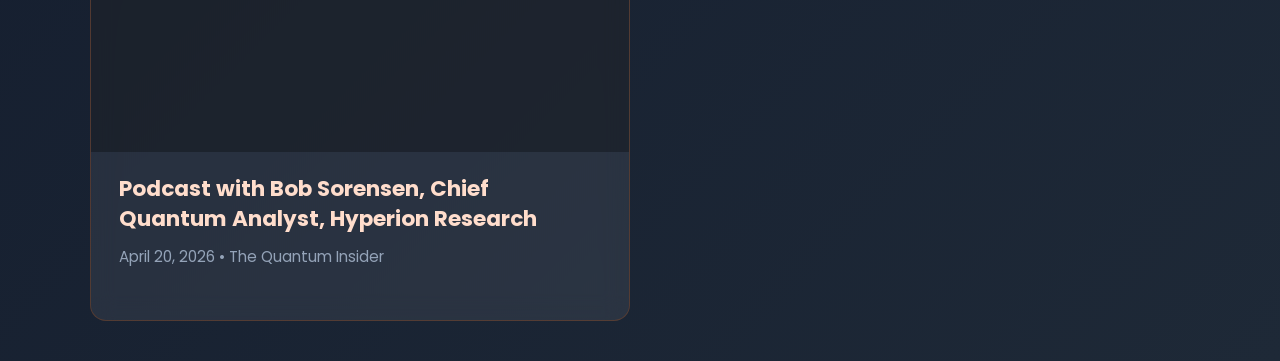
==== commit c6374976: "Update articles.html" ====
--- a/articles.html
+++ b/articles.html
@@ -92,11 +92,13 @@
         .article-item {
             background: rgba(255, 255, 255, 0.07);
             backdrop-filter: blur(12px);
-            padding: 22px 28px;
             border-radius: 16px;
             border: 1px solid rgba(255, 102, 0, 0.2);
             transition: all 0.3s;
             cursor: pointer;
+            overflow: hidden;
+            display: flex;
+            flex-direction: column;
         }
         .article-item:hover {
             transform: translateY(-6px);
@@ -104,15 +106,36 @@
             border-color: #ff6600;
             box-shadow: 0 10px 30px rgba(255, 102, 0, 0.25);
         }
+        .article-img-wrapper {
+            width: 100%;
+            height: 200px;
+            overflow: hidden;
+            background: rgba(0, 0, 0, 0.3);
+            position: relative;
+        }
+        .article-img {
+            width: 100%;
+            height: 100%;
+            object-fit: cover;
+            transition: transform 0.4s ease;
+        }
+        .article-item:hover .article-img {
+            transform: scale(1.05);
+        }
+        .article-info {
+            padding: 22px 28px;
+            flex-grow: 1;
+        }
         .article-item h2 {
             color: #ffddcc;
             margin: 0;
             font-size: 1.35rem;
+            line-height: 1.4;
         }
         .article-item .meta {
             color: #94a3b8;
             font-size: 0.95rem;
-            margin-top: 8px;
+            margin-top: 10px;
         }
 
         .article-detail {
@@ -122,6 +145,14 @@
             padding: 40px;
             border-radius: 16px;
             border: 1px solid rgba(255, 102, 0, 0.25);
+        }
+        .detail-hero-img {
+            width: 100%;
+            max-height: 450px;
+            object-fit: cover;
+            border-radius: 12px;
+            margin-bottom: 30px;
+            border: 1px solid rgba(255, 102, 0, 0.15);
         }
         .article-detail h2 {
             color: #ff6600;
@@ -196,6 +227,7 @@
                 date: "May 15, 2026",
                 dateObj: new Date("2026-05-15"),
                 source: "The Quantum Insider",
+                image: "https://thequantuminsider.com/wp-content/uploads/2024/03/An-artistic-representation-of-quantum-cryptography-with-glowing-particles-and-interconnected-nodes-symbolizing-secure-data-transmission-scaled.jpg", 
                 summary: `The Quantum Insider article reports that QNu Labs has been recognized as a “Global Established Leader” in the 2026 MarketsandMarkets 360Quadrants Quantum Key Distribution (QKD) evaluation.
 The evaluation reviewed more than 170 companies in the global quantum-safe cybersecurity ecosystem, with only 17 companies categorized as established leaders.
 The recognition highlights the growing importance of Quantum Key Distribution as governments and enterprises prepare for future cyber threats posed by quantum computing.
@@ -216,6 +248,7 @@
                 date: "May 16, 2026",
                 dateObj: new Date("2026-05-16"),
                 source: "The Quantum Insider",
+                image: "https://thequantuminsider.com/wp-content/uploads/2023/10/Delft-quantum.jpg",
                 summary: `The article argues that Europe’s success in quantum computing will depend more on developing strong talent ecosystems than only achieving technical breakthroughs.
 Quantum computing requires highly interdisciplinary collaboration involving physicists, engineers, software developers, cryogenic experts, and industry professionals.
 The author highlights the importance of “talent hubs” — concentrated ecosystems where universities, startups, investors, governments, and corporations collaborate.
@@ -236,6 +269,7 @@
                 date: "April 20, 2026",
                 dateObj: new Date("2026-04-20"),
                 source: "The Quantum Insider",
+                image: "https://thequantuminsider.com/wp-content/uploads/2022/03/TQI_Podcast_Wide_Background-1024x576.jpg",
                 summary: `The podcast focused on the growing convergence between quantum computing and high-performance computing (HPC), with Bob Sorensen explaining that HPC users are likely to become the earliest large-scale adopters of quantum technologies.
 Sorensen emphasized a “problem-first” adoption strategy for HPC centers: organizations should first identify computational pain points, evaluate classical solutions and costs, and only then assess whether quantum computing can deliver measurable ROI.
 He highlighted that successful quantum adoption will depend less on qubit metrics and more on solving real-world business problems such as reducing compute time, lowering queue delays, and improving scientific productivity.
@@ -258,6 +292,7 @@
                 date: "June 08, 2026",
                 dateObj: new Date("2026-06-08"),
                 source: "The Quantum Insider",
+                image: "https://thequantuminsider.com/wp-content/uploads/2023/05/US-and-Japan-flag-scaled.jpg",
                 summary: `The US and Japan announced a $1 billion strategic partnership under President Trump’s Genesis Mission, with Japan as the first international partner.
 Combined investment: $500 million from each country over five years (subject to appropriations) for joint research in quantum information science, fusion energy, advanced materials, biotechnology, AI-driven discovery, particle physics, and autonomous laboratory systems.
 Involves 11 joint research teams combining 12 DOE National Laboratories, one DOE User Facility, and 12 leading Japanese institutions (e.g., RIKEN, University of Tokyo, NIMS, KEK, J-PARC).
@@ -279,6 +314,7 @@
                 date: "June 05, 2026",
                 dateObj: new Date("2026-06-05"),
                 source: "The Quantum Insider",
+                image: "https://thequantuminsider.com/wp-content/uploads/2023/04/cybersecurity-quantum-computing-scaled.jpg",
                 summary: `SEALSQ Corp (NASDAQ: LAES) announced an expansion of its quantum strategy through targeted investments and acquisitions in multiple quantum computing companies, while continuing to develop post-quantum semiconductor and security products.
 The company is building a vertically integrated “Root-to-Qubit” platform that connects its post-quantum cryptography and secure silicon (Root of Trust) with emerging quantum computing capabilities.
 SEALSQ is pursuing a multi-modality investment approach across various quantum hardware architectures (not focused on a single qubit technology) to mitigate risk and gain diversified exposure.
@@ -301,6 +337,7 @@
                 date: "June 04, 2026",
                 dateObj: new Date("2026-06-04"),
                 source: "The Quantum Insider",
+                image: "https://thequantuminsider.com/wp-content/uploads/2023/03/UK-quantum-computing.jpg",
                 summary: `A cross-party UK Parliamentary Group (APPG on Quantum Technologies) released a white paper warning that the UK risks repeating past mistakes in semiconductors and AI by failing to convert early quantum leadership into long-term economic value.
 The UK launched the world’s first National Quantum Technologies Programme in 2014 and has invested over £1 decade/billion in quantum computing, sensing, communications, and timing.
 National Quantum Strategy ambition: Capture 15% of the global quantum market and 15% of global private investment by 2033; quantum computing alone projected to create 148,000 jobs and add £12.9 billion to GDP by 2055.
@@ -320,6 +357,7 @@
                 date: "June 03, 2026",
                 dateObj: new Date("2026-06-03"),
                 source: "The Quantum Insider",
+                image: "https://thequantuminsider.com/wp-content/uploads/2023/07/Doha-Qatar.jpg",
                 summary: `Ooredoo Qatar, in partnership with Hamad Bin Khalifa University (HBKU) and Qatar’s Ministry of Defence, has deployed Qatar’s first quantum-safe communications link using Quantum Key Distribution (QKD) technology.
 The system was successfully integrated into Ooredoo’s operational telecommunications network (not just a lab demo) and has generated and distributed encryption keys across multiple fiber-link distances using dark fiber infrastructure.
 The project builds on HBKU research in collaboration with ID Quantique (Switzerland) and aims to strengthen Qatar’s cybersecurity and lay the foundation for quantum-secure digital infrastructure.
@@ -352,8 +390,13 @@
                 const div = document.createElement('div');
                 div.className = 'article-item';
                 div.innerHTML = `
-                    <h2>${article.title}</h2>
-                    <p class="meta">${article.date} • ${article.source}</p>
+                    <div class="article-img-wrapper">
+                        <img class="article-img" src="${article.image}" alt="${article.title}" onerror="this.src='https://thequantuminsider.com/wp-content/uploads/2022/10/TQI_Logo_RGB_Gradient_Icon.png'; this.style.objectFit='contain'; this.style.padding='20px';">
+                    </div>
+                    <div class="article-info">
+                        <h2>${article.title}</h2>
+                        <p class="meta">${article.date} • ${article.source}</p>
+                    </div>
                 `;
                 div.onclick = () => showArticle(article.id);
                 listContainer.appendChild(div);
@@ -377,6 +420,7 @@
                 .join('');
             
             const content = `
+                <img class="detail-hero-img" src="${article.image}" alt="${article.title}" onerror="this.style.display='none'">
                 <h2>${article.title}</h2>
                 <p class="meta"><strong>Date:</strong> ${article.date} &nbsp;&nbsp; | &nbsp;&nbsp; <strong>Source:</strong> ${article.source}</p>
                
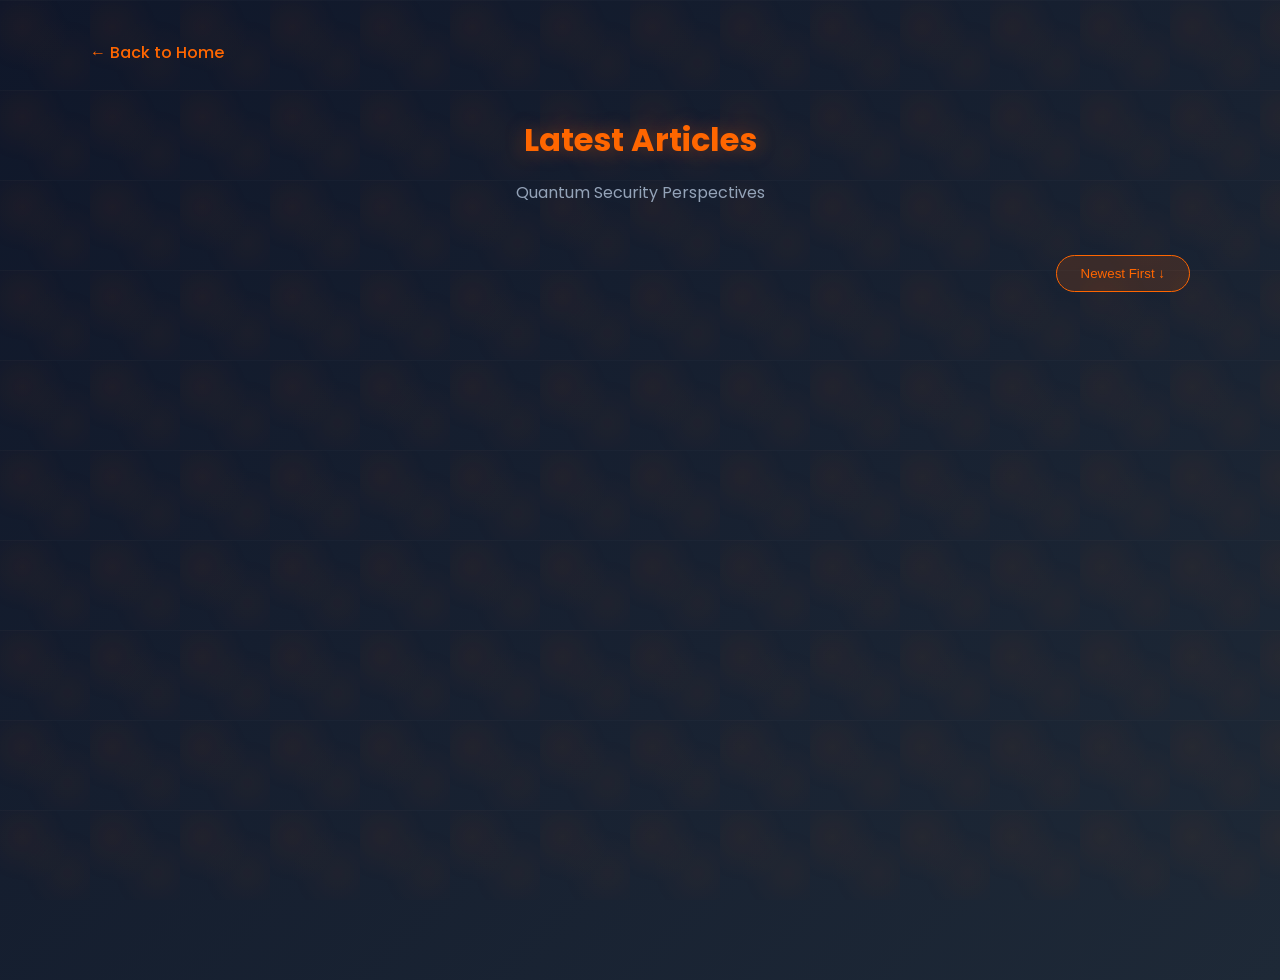
==== commit 3b1072fb: "Update articles.html" ====
--- a/articles.html
+++ b/articles.html
@@ -227,7 +227,7 @@
                 date: "May 15, 2026",
                 dateObj: new Date("2026-05-15"),
                 source: "The Quantum Insider",
-                image: "https://thequantuminsider.com/wp-content/uploads/2024/03/An-artistic-representation-of-quantum-cryptography-with-glowing-particles-and-interconnected-nodes-symbolizing-secure-data-transmission-scaled.jpg", 
+                image: "https://images.unsplash.com/photo-1639322537228-f710d846310a?q=80&w=800&auto=format&fit=crop", 
                 summary: `The Quantum Insider article reports that QNu Labs has been recognized as a “Global Established Leader” in the 2026 MarketsandMarkets 360Quadrants Quantum Key Distribution (QKD) evaluation.
 The evaluation reviewed more than 170 companies in the global quantum-safe cybersecurity ecosystem, with only 17 companies categorized as established leaders.
 The recognition highlights the growing importance of Quantum Key Distribution as governments and enterprises prepare for future cyber threats posed by quantum computing.
@@ -248,7 +248,7 @@
                 date: "May 16, 2026",
                 dateObj: new Date("2026-05-16"),
                 source: "The Quantum Insider",
-                image: "https://thequantuminsider.com/wp-content/uploads/2023/10/Delft-quantum.jpg",
+                image: "https://images.unsplash.com/photo-1522071820081-009f0129c71c?q=80&w=800&auto=format&fit=crop",
                 summary: `The article argues that Europe’s success in quantum computing will depend more on developing strong talent ecosystems than only achieving technical breakthroughs.
 Quantum computing requires highly interdisciplinary collaboration involving physicists, engineers, software developers, cryogenic experts, and industry professionals.
 The author highlights the importance of “talent hubs” — concentrated ecosystems where universities, startups, investors, governments, and corporations collaborate.
@@ -269,7 +269,7 @@
                 date: "April 20, 2026",
                 dateObj: new Date("2026-04-20"),
                 source: "The Quantum Insider",
-                image: "https://thequantuminsider.com/wp-content/uploads/2022/03/TQI_Podcast_Wide_Background-1024x576.jpg",
+                image: "https://images.unsplash.com/photo-1478737270239-2f02b77fc618?q=80&w=800&auto=format&fit=crop",
                 summary: `The podcast focused on the growing convergence between quantum computing and high-performance computing (HPC), with Bob Sorensen explaining that HPC users are likely to become the earliest large-scale adopters of quantum technologies.
 Sorensen emphasized a “problem-first” adoption strategy for HPC centers: organizations should first identify computational pain points, evaluate classical solutions and costs, and only then assess whether quantum computing can deliver measurable ROI.
 He highlighted that successful quantum adoption will depend less on qubit metrics and more on solving real-world business problems such as reducing compute time, lowering queue delays, and improving scientific productivity.
@@ -292,7 +292,7 @@
                 date: "June 08, 2026",
                 dateObj: new Date("2026-06-08"),
                 source: "The Quantum Insider",
-                image: "https://thequantuminsider.com/wp-content/uploads/2023/05/US-and-Japan-flag-scaled.jpg",
+                image: "https://images.unsplash.com/photo-1534224039826-c7a0dea0e66a?q=80&w=800&auto=format&fit=crop",
                 summary: `The US and Japan announced a $1 billion strategic partnership under President Trump’s Genesis Mission, with Japan as the first international partner.
 Combined investment: $500 million from each country over five years (subject to appropriations) for joint research in quantum information science, fusion energy, advanced materials, biotechnology, AI-driven discovery, particle physics, and autonomous laboratory systems.
 Involves 11 joint research teams combining 12 DOE National Laboratories, one DOE User Facility, and 12 leading Japanese institutions (e.g., RIKEN, University of Tokyo, NIMS, KEK, J-PARC).
@@ -314,7 +314,7 @@
                 date: "June 05, 2026",
                 dateObj: new Date("2026-06-05"),
                 source: "The Quantum Insider",
-                image: "https://thequantuminsider.com/wp-content/uploads/2023/04/cybersecurity-quantum-computing-scaled.jpg",
+                image: "https://images.unsplash.com/photo-1624969862644-791f3dc98927?q=80&w=800&auto=format&fit=crop",
                 summary: `SEALSQ Corp (NASDAQ: LAES) announced an expansion of its quantum strategy through targeted investments and acquisitions in multiple quantum computing companies, while continuing to develop post-quantum semiconductor and security products.
 The company is building a vertically integrated “Root-to-Qubit” platform that connects its post-quantum cryptography and secure silicon (Root of Trust) with emerging quantum computing capabilities.
 SEALSQ is pursuing a multi-modality investment approach across various quantum hardware architectures (not focused on a single qubit technology) to mitigate risk and gain diversified exposure.
@@ -337,124 +337,7 @@
                 date: "June 04, 2026",
                 dateObj: new Date("2026-06-04"),
                 source: "The Quantum Insider",
-                image: "https://thequantuminsider.com/wp-content/uploads/2023/03/UK-quantum-computing.jpg",
+                image: "https://images.unsplash.com/photo-1517245386807-bb43f82c33c4?q=80&w=800&auto=format&fit=crop",
                 summary: `A cross-party UK Parliamentary Group (APPG on Quantum Technologies) released a white paper warning that the UK risks repeating past mistakes in semiconductors and AI by failing to convert early quantum leadership into long-term economic value.
 The UK launched the world’s first National Quantum Technologies Programme in 2014 and has invested over £1 decade/billion in quantum computing, sensing, communications, and timing.
-National Quantum Strategy ambition: Capture 15% of the global quantum market and 15% of global private investment by 2033; quantum computing alone projected to create 148,000 jobs and add £12.9 billion to GDP by 2055.
-Key barriers identified: Shortage of late-stage growth capital (beyond Series A), talent pipeline issues, weak government procurement, limited support for quantum networking, and risks to fundamental research.
-Five priority action areas: 1. Scale-up capital and investment (mobilize British Business Bank and pension funds; prevent company relocations to the US). 2. Government as early adopter/procurement in defence, healthcare, infrastructure, and secure communications. 3. Workforce and talent retention (address PhD stipends, visas, postdoc contracts, university physics departments at risk). 4. Quantum networking and a more balanced NCSC policy on Quantum Key Distribution (only £120 million allocated vs. £2 billion total quantum spend; contrast with EU’s EuroQCI). 5. Continued support for fundamental/curiosity-driven research alongside commercialisation.
-Contributors warn of talent shortages, policy inconsistencies on quantum security, and the need for sovereign supply chains to avoid losing economic benefits.`,
-                perspective: `The UK report highlights a common challenge: strong foundational research and early investment do not automatically translate into commercial leadership without decisive action on deployment, scale-up, and policy coherence.
-We differentiate through proven, rapid real-world deployment of quantum-safe technologies, having already built one of the world’s longest operational quantum communication networks (1,000 km on standard telecom fiber) well ahead of schedule under India’s National Quantum Mission.
-India’s approach emphasizes strategic autonomy and indigenous innovation, delivering field-ready hybrid quantum-safe solutions (QKD + QRNG + PQC) that protect critical infrastructure today rather than relying primarily on future scale-up funding.
-Our focus on practical, sovereign quantum-secure networks for defence, telecom, finance, and government provides immediate national security benefits and demonstrates how targeted public-private efforts can achieve fast deployment outcomes.
-This complements global efforts like the UK’s by showing a successful model of translating quantum research into deployable infrastructure quickly and cost-effectively, strengthening digital sovereignty while addressing urgent quantum threats.`,
-                link: "https://thequantuminsider.com/2026/06/04/uk-risks-repeating-semiconductor-and-ai-mistakes-unless-government-acts-now-on-quantum-warns-cross-party-parliamentary-group/"
-            },
-            {
-                id: 7,
-                title: "Ooredoo, HBKU, and Ministry of Defence Launch Qatar's First Quantum-Safe Network",
-                date: "June 03, 2026",
-                dateObj: new Date("2026-06-03"),
-                source: "The Quantum Insider",
-                image: "https://thequantuminsider.com/wp-content/uploads/2023/07/Doha-Qatar.jpg",
-                summary: `Ooredoo Qatar, in partnership with Hamad Bin Khalifa University (HBKU) and Qatar’s Ministry of Defence, has deployed Qatar’s first quantum-safe communications link using Quantum Key Distribution (QKD) technology.
-The system was successfully integrated into Ooredoo’s operational telecommunications network (not just a lab demo) and has generated and distributed encryption keys across multiple fiber-link distances using dark fiber infrastructure.
-The project builds on HBKU research in collaboration with ID Quantique (Switzerland) and aims to strengthen Qatar’s cybersecurity and lay the foundation for quantum-secure digital infrastructure.
-It demonstrates QKD’s ability to operate alongside existing telecom infrastructure, with secure key generation validated over practical distances.
-Dr. Saif M. Al-Kuwari (HBKU) highlighted it as a milestone for bringing quantum-secure communication into real telecom networks, paving the way for future terrestrial and satellite-based quantum links; more advanced projects are already underway.
-The initiative reflects Qatar’s growing national investment in quantum technologies through government-academia-industry collaboration, positioning the country in the global push toward quantum-safe networks amid rising quantum computing threats.`,
-                perspective: `Qatar’s launch of its first QKD-based quantum-safe link in partnership with telecom, academia, and defence mirrors the global trend of early adoption of quantum-secure communications for critical infrastructure.
-We differentiate through large-scale, indigenous deployment capabilities, having already operationalized one of the world’s longest quantum communication networks at 1,000 km on standard telecom fiber, achieved rapidly and ahead of schedule under India’s National Quantum Mission.
-Our strength lies in field-proven, end-to-end hybrid quantum-safe platforms (QKD + QRNG + PQC) that integrate seamlessly with existing infrastructure and deliver immediate, sovereign protection for high-stakes sectors like defence, telecom, and government.
-India’s model of strategic autonomy enables faster, cost-effective national-scale rollouts with homegrown technology, going beyond pilot projects to create a robust quantum-resilient backbone.
-Such international milestones validate the urgency of quantum-safe networks; our proven track record positions us as a leader in delivering scalable, real-world solutions that complement and accelerate global quantum security efforts.`,
-                link: "https://thequantuminsider.com/2026/06/03/ooredoo-hbku-ministry-of-defence-launch-qatars-first-quantum-safe-network/"
-            }
-        ];
-
-        let currentSort = 'newest';
-
-        function renderArticleList() {
-            let sorted = [...articlesData];
-            if (currentSort === 'newest') {
-                sorted.sort((a, b) => b.dateObj - a.dateObj);
-            } else {
-                sorted.sort((a, b) => a.dateObj - b.dateObj);
-            }
-
-            const listContainer = document.getElementById('articleList');
-            listContainer.innerHTML = '';
-
-            sorted.forEach(article => {
-                const div = document.createElement('div');
-                div.className = 'article-item';
-                div.innerHTML = `
-                    <div class="article-img-wrapper">
-                        <img class="article-img" src="${article.image}" alt="${article.title}" onerror="this.src='https://thequantuminsider.com/wp-content/uploads/2022/10/TQI_Logo_RGB_Gradient_Icon.png'; this.style.objectFit='contain'; this.style.padding='20px';">
-                    </div>
-                    <div class="article-info">
-                        <h2>${article.title}</h2>
-                        <p class="meta">${article.date} • ${article.source}</p>
-                    </div>
-                `;
-                div.onclick = () => showArticle(article.id);
-                listContainer.appendChild(div);
-            });
-        }
-
-        function toggleSort() {
-            currentSort = currentSort === 'newest' ? 'oldest' : 'newest';
-            document.getElementById('sortBtn').textContent = currentSort === 'newest' ? 'Newest First ↓' : 'Oldest First ↑';
-            renderArticleList();
-        }
-
-        function showArticle(id) {
-            const article = articlesData.find(a => a.id === id);
-            if (!article) return;
-            
-            const mapLinesToLi = (text) => text.trim().split('\n')
-                .map(line => line.trim())
-                .filter(line => line.length > 0)
-                .map(line => `<li>${line}</li>`)
-                .join('');
-            
-            const content = `
-                <img class="detail-hero-img" src="${article.image}" alt="${article.title}" onerror="this.style.display='none'">
-                <h2>${article.title}</h2>
-                <p class="meta"><strong>Date:</strong> ${article.date} &nbsp;&nbsp; | &nbsp;&nbsp; <strong>Source:</strong> ${article.source}</p>
-               
-                <div class="section">
-                    <h3>Summary</h3>
-                    <div class="summary">
-                        <ul>${mapLinesToLi(article.summary)}</ul>
-                    </div>
-                </div>
-               
-                <div class="section">
-                    <h3>QNu Labs Perspective</h3>
-                    <div class="perspective">
-                        <ul>${mapLinesToLi(article.perspective)}</ul>
-                    </div>
-                </div>
-               
-                <a href="${article.link}" target="_blank" class="btn">Read Original Article →</a>
-            `;
-           
-            document.getElementById('detailContent').innerHTML = content;
-            document.getElementById('articleList').style.display = 'none';
-            document.getElementById('articleDetail').style.display = 'block';
-            document.querySelector('.sort-container').style.display = 'none';
-        }
-
-        function backToList() {
-            document.getElementById('articleList').style.display = 'grid';
-            document.getElementById('articleDetail').style.display = 'none';
-            document.querySelector('.sort-container').style.display = 'flex';
-        }
-
-        document.getElementById('sortBtn').addEventListener('click', toggleSort);
-        window.onload = renderArticleList;
-    </script>
-</body>
-</html>
+National Quantum Strategy ambition: Capture 15% of the global quantum market and 15% of global private investment by 2033; quantum computing alone projected to create 148,000 jobs and add £12.9 billion to GDP by
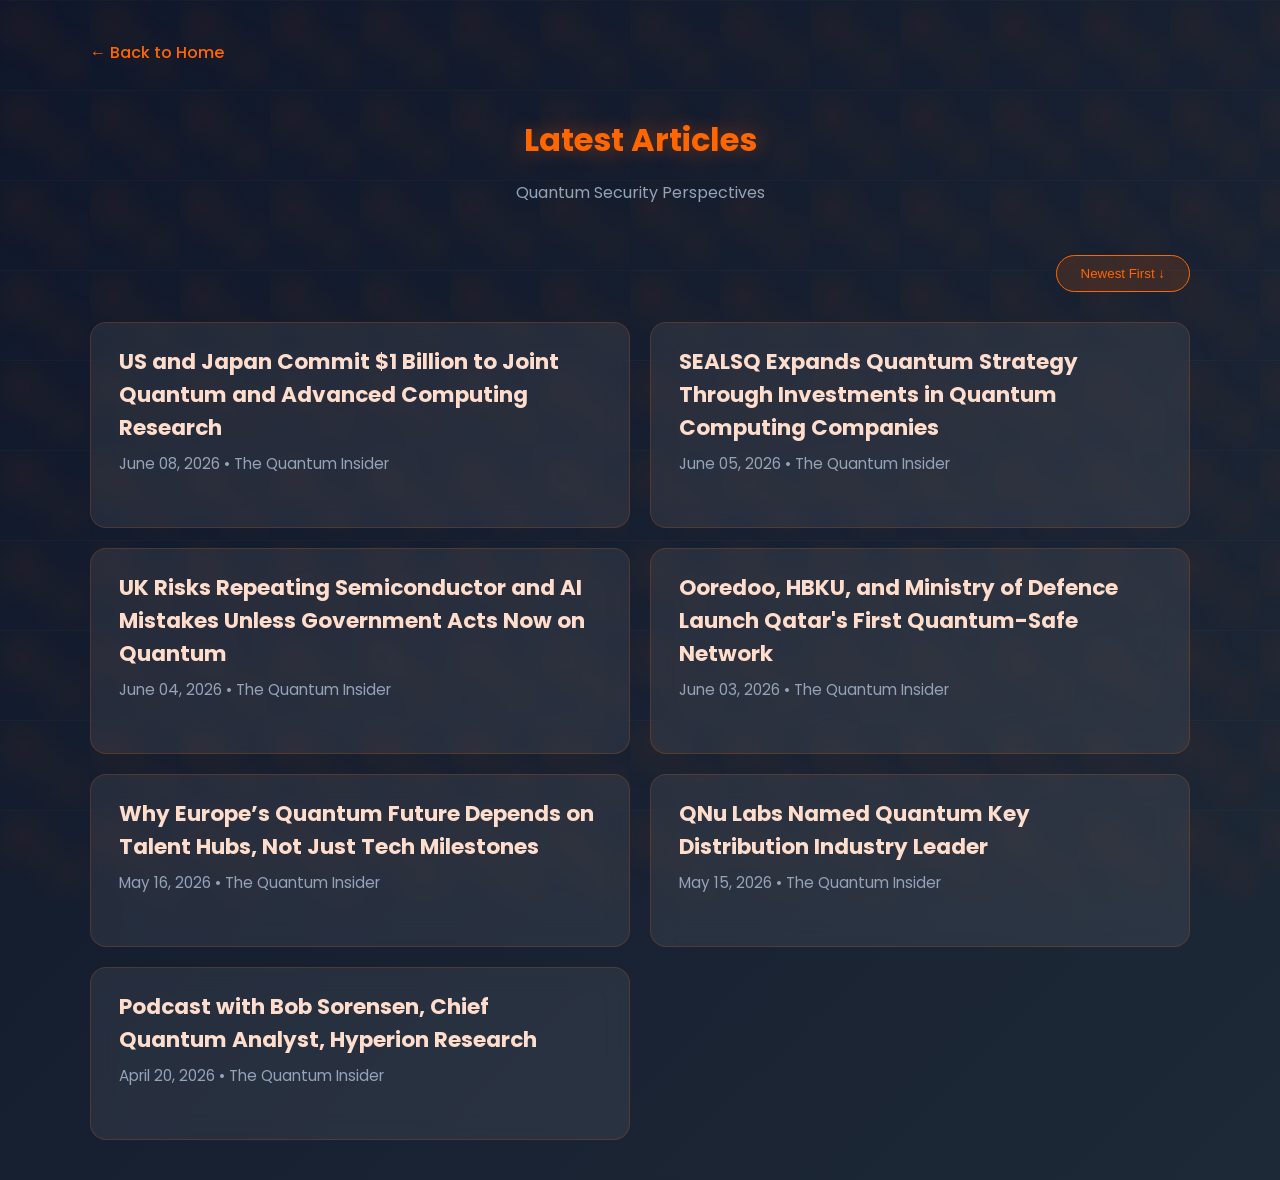
==== commit c02bb388: "Update articles.html" ====
--- a/articles.html
+++ b/articles.html
@@ -92,13 +92,11 @@
         .article-item {
             background: rgba(255, 255, 255, 0.07);
             backdrop-filter: blur(12px);
+            padding: 22px 28px;
             border-radius: 16px;
             border: 1px solid rgba(255, 102, 0, 0.2);
             transition: all 0.3s;
             cursor: pointer;
-            overflow: hidden;
-            display: flex;
-            flex-direction: column;
         }
         .article-item:hover {
             transform: translateY(-6px);
@@ -106,36 +104,15 @@
             border-color: #ff6600;
             box-shadow: 0 10px 30px rgba(255, 102, 0, 0.25);
         }
-        .article-img-wrapper {
-            width: 100%;
-            height: 200px;
-            overflow: hidden;
-            background: rgba(0, 0, 0, 0.3);
-            position: relative;
-        }
-        .article-img {
-            width: 100%;
-            height: 100%;
-            object-fit: cover;
-            transition: transform 0.4s ease;
-        }
-        .article-item:hover .article-img {
-            transform: scale(1.05);
-        }
-        .article-info {
-            padding: 22px 28px;
-            flex-grow: 1;
-        }
         .article-item h2 {
             color: #ffddcc;
             margin: 0;
             font-size: 1.35rem;
-            line-height: 1.4;
         }
         .article-item .meta {
             color: #94a3b8;
             font-size: 0.95rem;
-            margin-top: 10px;
+            margin-top: 8px;
         }
 
         .article-detail {
@@ -145,14 +122,6 @@
             padding: 40px;
             border-radius: 16px;
             border: 1px solid rgba(255, 102, 0, 0.25);
-        }
-        .detail-hero-img {
-            width: 100%;
-            max-height: 450px;
-            object-fit: cover;
-            border-radius: 12px;
-            margin-bottom: 30px;
-            border: 1px solid rgba(255, 102, 0, 0.15);
         }
         .article-detail h2 {
             color: #ff6600;
@@ -227,7 +196,6 @@
                 date: "May 15, 2026",
                 dateObj: new Date("2026-05-15"),
                 source: "The Quantum Insider",
-                image: "https://images.unsplash.com/photo-1639322537228-f710d846310a?q=80&w=800&auto=format&fit=crop", 
                 summary: `The Quantum Insider article reports that QNu Labs has been recognized as a “Global Established Leader” in the 2026 MarketsandMarkets 360Quadrants Quantum Key Distribution (QKD) evaluation.
 The evaluation reviewed more than 170 companies in the global quantum-safe cybersecurity ecosystem, with only 17 companies categorized as established leaders.
 The recognition highlights the growing importance of Quantum Key Distribution as governments and enterprises prepare for future cyber threats posed by quantum computing.
@@ -248,7 +216,6 @@
                 date: "May 16, 2026",
                 dateObj: new Date("2026-05-16"),
                 source: "The Quantum Insider",
-                image: "https://images.unsplash.com/photo-1522071820081-009f0129c71c?q=80&w=800&auto=format&fit=crop",
                 summary: `The article argues that Europe’s success in quantum computing will depend more on developing strong talent ecosystems than only achieving technical breakthroughs.
 Quantum computing requires highly interdisciplinary collaboration involving physicists, engineers, software developers, cryogenic experts, and industry professionals.
 The author highlights the importance of “talent hubs” — concentrated ecosystems where universities, startups, investors, governments, and corporations collaborate.
@@ -269,7 +236,6 @@
                 date: "April 20, 2026",
                 dateObj: new Date("2026-04-20"),
                 source: "The Quantum Insider",
-                image: "https://images.unsplash.com/photo-1478737270239-2f02b77fc618?q=80&w=800&auto=format&fit=crop",
                 summary: `The podcast focused on the growing convergence between quantum computing and high-performance computing (HPC), with Bob Sorensen explaining that HPC users are likely to become the earliest large-scale adopters of quantum technologies.
 Sorensen emphasized a “problem-first” adoption strategy for HPC centers: organizations should first identify computational pain points, evaluate classical solutions and costs, and only then assess whether quantum computing can deliver measurable ROI.
 He highlighted that successful quantum adoption will depend less on qubit metrics and more on solving real-world business problems such as reducing compute time, lowering queue delays, and improving scientific productivity.
@@ -292,7 +258,6 @@
                 date: "June 08, 2026",
                 dateObj: new Date("2026-06-08"),
                 source: "The Quantum Insider",
-                image: "https://images.unsplash.com/photo-1534224039826-c7a0dea0e66a?q=80&w=800&auto=format&fit=crop",
                 summary: `The US and Japan announced a $1 billion strategic partnership under President Trump’s Genesis Mission, with Japan as the first international partner.
 Combined investment: $500 million from each country over five years (subject to appropriations) for joint research in quantum information science, fusion energy, advanced materials, biotechnology, AI-driven discovery, particle physics, and autonomous laboratory systems.
 Involves 11 joint research teams combining 12 DOE National Laboratories, one DOE User Facility, and 12 leading Japanese institutions (e.g., RIKEN, University of Tokyo, NIMS, KEK, J-PARC).
@@ -314,7 +279,6 @@
                 date: "June 05, 2026",
                 dateObj: new Date("2026-06-05"),
                 source: "The Quantum Insider",
-                image: "https://images.unsplash.com/photo-1624969862644-791f3dc98927?q=80&w=800&auto=format&fit=crop",
                 summary: `SEALSQ Corp (NASDAQ: LAES) announced an expansion of its quantum strategy through targeted investments and acquisitions in multiple quantum computing companies, while continuing to develop post-quantum semiconductor and security products.
 The company is building a vertically integrated “Root-to-Qubit” platform that connects its post-quantum cryptography and secure silicon (Root of Trust) with emerging quantum computing capabilities.
 SEALSQ is pursuing a multi-modality investment approach across various quantum hardware architectures (not focused on a single qubit technology) to mitigate risk and gain diversified exposure.
@@ -337,7 +301,116 @@
                 date: "June 04, 2026",
                 dateObj: new Date("2026-06-04"),
                 source: "The Quantum Insider",
-                image: "https://images.unsplash.com/photo-1517245386807-bb43f82c33c4?q=80&w=800&auto=format&fit=crop",
                 summary: `A cross-party UK Parliamentary Group (APPG on Quantum Technologies) released a white paper warning that the UK risks repeating past mistakes in semiconductors and AI by failing to convert early quantum leadership into long-term economic value.
 The UK launched the world’s first National Quantum Technologies Programme in 2014 and has invested over £1 decade/billion in quantum computing, sensing, communications, and timing.
-National Quantum Strategy ambition: Capture 15% of the global quantum market and 15% of global private investment by 2033; quantum computing alone projected to create 148,000 jobs and add £12.9 billion to GDP by
+National Quantum Strategy ambition: Capture 15% of the global quantum market and 15% of global private investment by 2033; quantum computing alone projected to create 148,000 jobs and add £12.9 billion to GDP by 2055.
+Key barriers identified: Shortage of late-stage growth capital (beyond Series A), talent pipeline issues, weak government procurement, limited support for quantum networking, and risks to fundamental research.
+Five priority action areas: 1. Scale-up capital and investment (mobilize British Business Bank and pension funds; prevent company relocations to the US). 2. Government as early adopter/procurement in defence, healthcare, infrastructure, and secure communications. 3. Workforce and talent retention (address PhD stipends, visas, postdoc contracts, university physics departments at risk). 4. Quantum networking and a more balanced NCSC policy on Quantum Key Distribution (only £120 million allocated vs. £2 billion total quantum spend; contrast with EU’s EuroQCI). 5. Continued support for fundamental/curiosity-driven research alongside commercialisation.
+Contributors warn of talent shortages, policy inconsistencies on quantum security, and the need for sovereign supply chains to avoid losing economic benefits.`,
+                perspective: `The UK report highlights a common challenge: strong foundational research and early investment do not automatically translate into commercial leadership without decisive action on deployment, scale-up, and policy coherence.
+We differentiate through proven, rapid real-world deployment of quantum-safe technologies, having already built one of the world’s longest operational quantum communication networks (1,000 km on standard telecom fiber) well ahead of schedule under India’s National Quantum Mission.
+India’s approach emphasizes strategic autonomy and indigenous innovation, delivering field-ready hybrid quantum-safe solutions (QKD + QRNG + PQC) that protect critical infrastructure today rather than relying primarily on future scale-up funding.
+Our focus on practical, sovereign quantum-secure networks for defence, telecom, finance, and government provides immediate national security benefits and demonstrates how targeted public-private efforts can achieve fast deployment outcomes.
+This complements global efforts like the UK’s by showing a successful model of translating quantum research into deployable infrastructure quickly and cost-effectively, strengthening digital sovereignty while addressing urgent quantum threats.`,
+                link: "https://thequantuminsider.com/2026/06/04/uk-risks-repeating-semiconductor-and-ai-mistakes-unless-government-acts-now-on-quantum-warns-cross-party-parliamentary-group/"
+            },
+            {
+                id: 7,
+                title: "Ooredoo, HBKU, and Ministry of Defence Launch Qatar's First Quantum-Safe Network",
+                date: "June 03, 2026",
+                dateObj: new Date("2026-06-03"),
+                source: "The Quantum Insider",
+                summary: `Ooredoo Qatar, in partnership with Hamad Bin Khalifa University (HBKU) and Qatar’s Ministry of Defence, has deployed Qatar’s first quantum-safe communications link using Quantum Key Distribution (QKD) technology.
+The system was successfully integrated into Ooredoo’s operational telecommunications network (not just a lab demo) and has generated and distributed encryption keys across multiple fiber-link distances using dark fiber infrastructure.
+The project builds on HBKU research in collaboration with ID Quantique (Switzerland) and aims to strengthen Qatar’s cybersecurity and lay the foundation for quantum-secure digital infrastructure.
+It demonstrates QKD’s ability to operate alongside existing telecom infrastructure, with secure key generation validated over practical distances.
+Dr. Saif M. Al-Kuwari (HBKU) highlighted it as a milestone for bringing quantum-secure communication into real telecom networks, paving the way for future terrestrial and satellite-based quantum links; more advanced projects are already underway.
+The initiative reflects Qatar’s growing national investment in quantum technologies through government-academia-industry collaboration, positioning the country in the global push toward quantum-safe networks amid rising quantum computing threats.`,
+                perspective: `Qatar’s launch of its first QKD-based quantum-safe link in partnership with telecom, academia, and defence mirrors the global trend of early adoption of quantum-secure communications for critical infrastructure.
+We differentiate through large-scale, indigenous deployment capabilities, having already operationalized one of the world’s longest quantum communication networks at 1,000 km on standard telecom fiber, achieved rapidly and ahead of schedule under India’s National Quantum Mission.
+Our strength lies in field-proven, end-to-end hybrid quantum-safe platforms (QKD + QRNG + PQC) that integrate seamlessly with existing infrastructure and deliver immediate, sovereign protection for high-stakes sectors like defence, telecom, and government.
+India’s model of strategic autonomy enables faster, cost-effective national-scale rollouts with homegrown technology, going beyond pilot projects to create a robust quantum-resilient backbone.
+Such international milestones validate the urgency of quantum-safe networks; our proven track record positions us as a leader in delivering scalable, real-world solutions that complement and accelerate global quantum security efforts.`,
+                link: "https://thequantuminsider.com/2026/06/03/ooredoo-hbku-ministry-of-defence-launch-qatars-first-quantum-safe-network/"
+            }
+        ];
+
+        let currentSort = 'newest';
+
+        function renderArticleList() {
+            let sorted = [...articlesData];
+            if (currentSort === 'newest') {
+                sorted.sort((a, b) => b.dateObj - a.dateObj);
+            } else {
+                sorted.sort((a, b) => a.dateObj - b.dateObj);
+            }
+
+            const listContainer = document.getElementById('articleList');
+            listContainer.innerHTML = '';
+
+            sorted.forEach(article => {
+                const div = document.createElement('div');
+                div.className = 'article-item';
+                div.innerHTML = `
+                    <h2>${article.title}</h2>
+                    <p class="meta">${article.date} • ${article.source}</p>
+                `;
+                div.onclick = () => showArticle(article.id);
+                listContainer.appendChild(div);
+            });
+        }
+
+        function toggleSort() {
+            currentSort = currentSort === 'newest' ? 'oldest' : 'newest';
+            document.getElementById('sortBtn').textContent = currentSort === 'newest' ? 'Newest First ↓' : 'Oldest First ↑';
+            renderArticleList();
+        }
+
+        function showArticle(id) {
+            const article = articlesData.find(a => a.id === id);
+            if (!article) return;
+            
+            const mapLinesToLi = (text) => text.trim().split('\n')
+                .map(line => line.trim())
+                .filter(line => line.length > 0)
+                .map(line => `<li>${line}</li>`)
+                .join('');
+            
+            const content = `
+                <h2>${article.title}</h2>
+                <p class="meta"><strong>Date:</strong> ${article.date} &nbsp;&nbsp; | &nbsp;&nbsp; <strong>Source:</strong> ${article.source}</p>
+               
+                <div class="section">
+                    <h3>Summary</h3>
+                    <div class="summary">
+                        <ul>${mapLinesToLi(article.summary)}</ul>
+                    </div>
+                </div>
+               
+                <div class="section">
+                    <h3>QNu Labs Perspective</h3>
+                    <div class="perspective">
+                        <ul>${mapLinesToLi(article.perspective)}</ul>
+                    </div>
+                </div>
+               
+                <a href="${article.link}" target="_blank" class="btn">Read Original Article →</a>
+            `;
+           
+            document.getElementById('detailContent').innerHTML = content;
+            document.getElementById('articleList').style.display = 'none';
+            document.getElementById('articleDetail').style.display = 'block';
+            document.querySelector('.sort-container').style.display = 'none';
+        }
+
+        function backToList() {
+            document.getElementById('articleList').style.display = 'grid';
+            document.getElementById('articleDetail').style.display = 'none';
+            document.querySelector('.sort-container').style.display = 'flex';
+        }
+
+        document.getElementById('sortBtn').addEventListener('click', toggleSort);
+        window.onload = renderArticleList;
+    </script>
+</body>
+</html>
